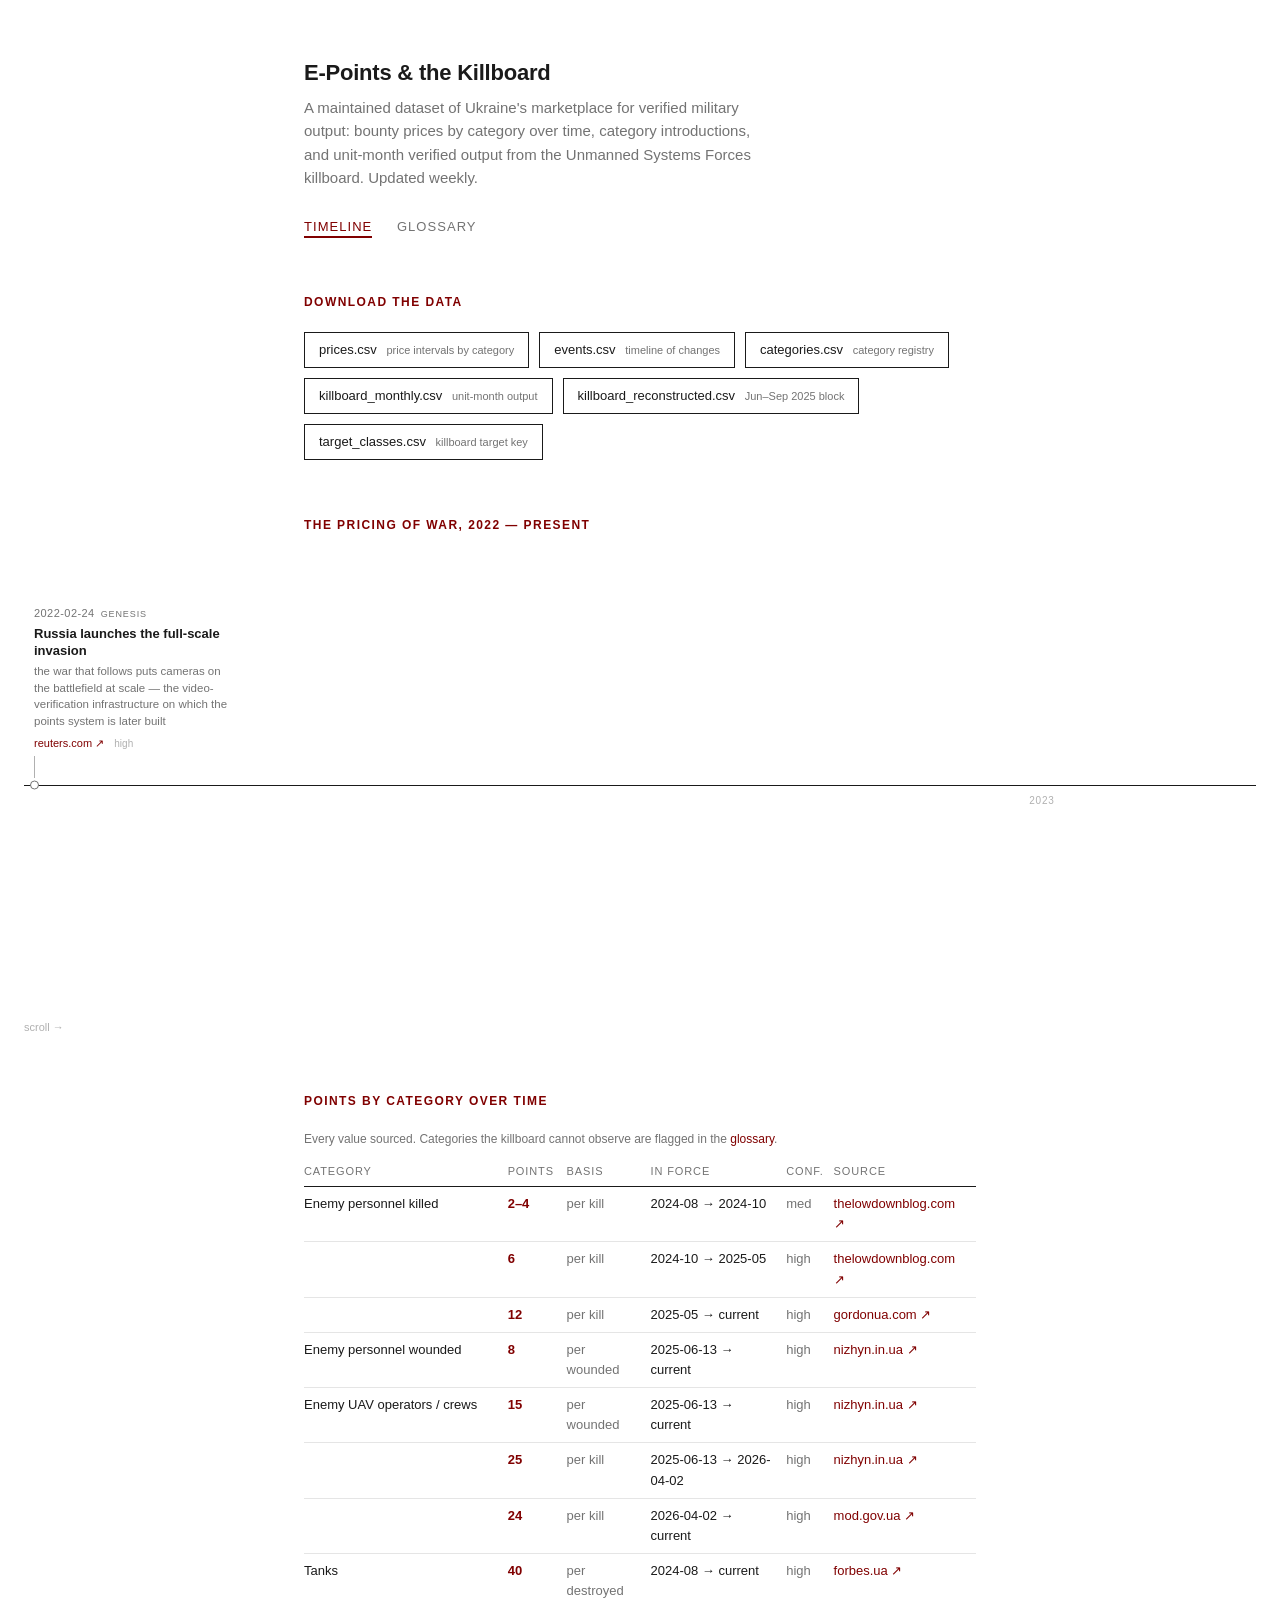
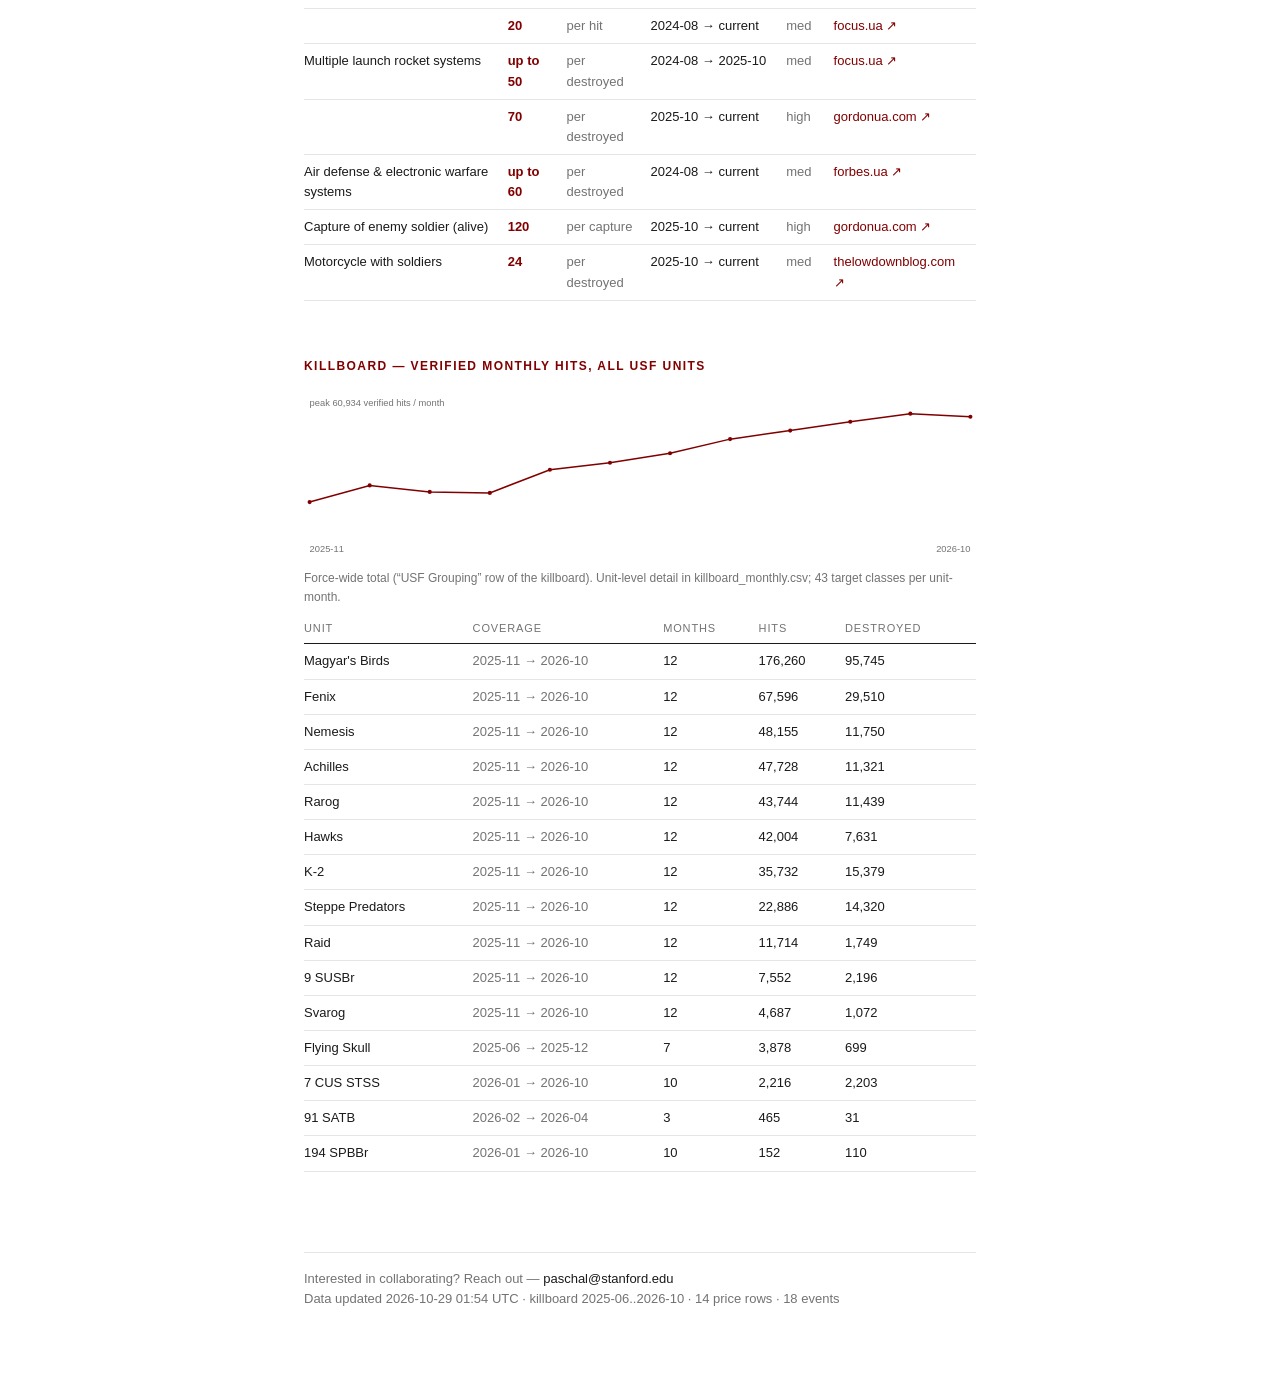
==== index.html @ 6be591a7 "Raise timeline minimum dot gap to 110px Co-Authored-By: Claude Fable 5 <noreply@anthropic.com>" ====
<!doctype html>
<html lang="en">
<head>
<meta charset="utf-8">
<meta name="viewport" content="width=device-width, initial-scale=1">
<title>E-Points &amp; the Killboard — Ukraine's market for verified military output</title>
<meta name="description" content="A maintained dataset of Ukraine's e-points program: bounty prices by category over time, category introductions, and unit-month verified output from the USF killboard. Updated weekly.">
<link rel="stylesheet" href="style.css">
</head>
<body>

<header>
  <h1>E-Points &amp; the Killboard</h1>
  <p class="sub">A maintained dataset of Ukraine's marketplace for verified military
  output: bounty prices by category over time, category introductions, and unit-month
  verified output from the Unmanned Systems Forces killboard. Updated weekly.</p>
  <nav>
    <a class="here" href="./">Timeline</a>
    <a href="glossary.html">Glossary</a>
  </nav>
</header>

<section id="download">
  <h2>Download the data</h2>
  <div class="downloads">
    <a href="data/prices.csv" download>prices.csv <span>price intervals by category</span></a>
    <a href="data/events.csv" download>events.csv <span>timeline of changes</span></a>
    <a href="data/categories.csv" download>categories.csv <span>category registry</span></a>
    <a href="data/killboard_monthly.csv" download>killboard_monthly.csv <span>unit-month output</span></a>
    <a href="data/killboard_reconstructed.csv" download>killboard_reconstructed.csv <span>Jun–Sep 2025 block</span></a>
    <a href="data/target_classes.csv" download>target_classes.csv <span>killboard target key</span></a>
  </div>
</section>

<section id="timeline">
  <h2>The pricing of war, 2022 — present</h2>
  <div class="htl-wrap">
    <div class="htl" id="tl"></div>
    <p class="htl-hint">scroll →</p>
  </div>
</section>

<section id="prices">
  <h2>Points by category over time</h2>
  <p class="small muted">Every value sourced. Categories the killboard cannot observe
  are flagged in the <a href="glossary.html">glossary</a>.</p>
  <div id="pricetable"></div>
</section>

<section id="killboard">
  <h2>Killboard — verified monthly hits, all USF units</h2>
  <div class="chart" id="chart"></div>
  <p class="chartnote" id="chartnote"></p>
  <div id="unittable"></div>
</section>

<footer>
  <p>Interested in collaborating? Reach out —
  <a class="contact" href="mailto:paschal@stanford.edu">paschal@stanford.edu</a></p>
  <p id="stamp"></p>
</footer>

<script src="app.js"></script>
<script>
(async () => {
  const [events, prices, cats, kb, meta] = await Promise.all([
    loadCSV("data/events.csv"), loadCSV("data/prices.csv"),
    loadCSV("data/categories.csv"), loadCSV("data/killboard_monthly.csv"),
    loadJSON("data/meta.json"),
  ]);

  /* ---- timeline ---- */
  const MINOR = new Set(["platform", "proposal", "genesis"]);
  const sorted = [...events].sort((a, b) =>
    a.date.replace(/[^0-9-]/g, "").localeCompare(b.date.replace(/[^0-9-]/g, "")));
  /* time-proportional x positions; cards slide right where events cluster,
     a thin connector leads back to the true date on the axis */
  const toDate = s => {
    const m = s.match(/^(\d{4})(?:-(\d{2}))?(?:-(\d{2}))?/);
    return new Date(+m[1], m[2] ? m[2] - 1 : 0, m[3] ? +m[3] : 1);
  };
  const PPD = 3.2, CW = 212, PAD = 10, MINGAP = 110;  // px/day, card pitch, margins
  const t0 = toDate(sorted[0].date);
  const last = { top: -Infinity, bot: -Infinity };
  let prevDot = -Infinity;
  const placed = sorted.map((e, i) => {
    const side = i % 2 ? "bot" : "top";
    /* proportional position, but never closer than MINGAP to the previous dot */
    const dotX = Math.max(PAD + (toDate(e.date) - t0) / 864e5 * PPD, prevDot + MINGAP);
    prevDot = dotX;
    const cardX = Math.max(dotX, last[side] + CW);
    last[side] = cardX;
    return { e, side, dotX, cardX };
  });
  const width = Math.max(...placed.map(p => p.cardX + CW)) + PAD;
  const years = [];
  for (let y = t0.getFullYear() + 1; y <= toDate(sorted[sorted.length - 1].date).getFullYear(); y++)
    years.push(`<span class="year" style="left:${PAD + (new Date(y, 0, 1) - t0) / 864e5 * PPD}px">${y}</span>`);
  document.getElementById("tl").innerHTML =
    `<div class="htl-track" style="width:${width}px">` + years.join("") +
    placed.map(({ e, side, dotX, cardX }) => `
      <span class="dot ${MINOR.has(e.type) ? "minor" : ""}" style="left:${dotX - 4}px"></span>
      <span class="stem ${side}" style="left:${dotX}px"></span>
      ${cardX - dotX > 6 ? `<span class="conn ${side}" style="left:${dotX}px;width:${cardX - dotX}px"></span>` : ""}
      <div class="card ${side} ${MINOR.has(e.type) ? "minor" : ""}" style="left:${cardX}px">
        <span class="date">${esc(e.date)}</span><span class="tag">${esc(e.type)}</span>
        <div class="title">${esc(e.event)}</div>
        <div class="detail" title="${esc(e.detail)}">${esc(e.detail)}</div>
        <a class="src" href="${esc(e.source)}" target="_blank" rel="noopener">${host(e.source)} ↗</a>
        <span class="conf">${esc(e.confidence)}</span>
      </div>`).join("") + "</div>";

  /* ---- price table ---- */
  const nameOf = Object.fromEntries(cats.map(c => [c.category_id, c.name_en]));
  const byCat = {};
  prices.forEach(p => (byCat[p.category_id] ??= []).push(p));
  const fmtPts = p => p.points && p.points_max && p.points !== p.points_max
      ? `${p.points}–${p.points_max}` : p.points ? p.points : `up to ${p.points_max}`;
  document.getElementById("pricetable").innerHTML = `
    <table><thead><tr><th>Category</th><th>Points</th><th>Basis</th>
    <th>In force</th><th>Conf.</th><th>Source</th></tr></thead><tbody>` +
    Object.entries(byCat).map(([cid, rows]) =>
      rows.sort((a, b) => a.valid_from.localeCompare(b.valid_from)).map((p, i) => `
      <tr>
        <td>${i === 0 ? esc(nameOf[cid] || cid) : ""}</td>
        <td class="num pts">${esc(fmtPts(p))}</td>
        <td class="muted">${esc(p.basis.replace(/_/g, " "))}</td>
        <td class="num">${esc(p.valid_from)} → ${esc(p.valid_to || "current")}</td>
        <td class="muted">${esc(p.confidence)}</td>
        <td><a href="${esc(p.source)}" target="_blank" rel="noopener">${host(p.source)} ↗</a></td>
      </tr>`).join("")).join("") + "</tbody></table>";

  /* ---- killboard chart: USF grouping total hits per month ---- */
  const grp = kb.filter(r => r.unit === "USF Grouping" && r.month)
                .sort((a, b) => a.month.localeCompare(b.month));
  if (grp.length) {
    const W = 720, H = 180, PAD = 6;
    const vals = grp.map(r => +r.total_hit || 0);
    const max = Math.max(...vals);
    const x = i => PAD + i * (W - 2 * PAD) / (grp.length - 1);
    const y = v => H - PAD - v * (H - 2 * PAD - 14) / max;
    const pts = vals.map((v, i) => `${x(i).toFixed(1)},${y(v).toFixed(1)}`).join(" ");
    document.getElementById("chart").innerHTML = `
      <svg viewBox="0 0 ${W} ${H}" role="img" aria-label="Monthly verified hits">
        <polyline fill="none" stroke="#800000" stroke-width="1.6" points="${pts}"/>
        ${vals.map((v, i) => `<circle cx="${x(i)}" cy="${y(v)}" r="2.2" fill="#800000"/>`).join("")}
        <text x="${PAD}" y="${H - 12}" font-size="10" fill="#737373">${grp[0].month}</text>
        <text x="${W - PAD}" y="${H - 12}" font-size="10" fill="#737373" text-anchor="end">${grp[grp.length - 1].month}</text>
        <text x="${PAD}" y="12" font-size="10" fill="#737373">peak ${max.toLocaleString()} verified hits / month</text>
      </svg>`;
    document.getElementById("chartnote").textContent =
      "Force-wide total (“USF Grouping” row of the killboard). Unit-level detail in killboard_monthly.csv; 43 target classes per unit-month.";
  }

  /* ---- unit table ---- */
  const units = {};
  kb.filter(r => r.unit !== "USF Grouping").forEach(r => {
    const u = (units[r.unit] ??= { months: 0, hit: 0, destroyed: 0, first: r.month, last: r.month });
    u.months++; u.hit += +r.total_hit || 0; u.destroyed += +r.total_destroyed || 0;
    if (r.month < u.first) u.first = r.month;
    if (r.month > u.last) u.last = r.month;
  });
  document.getElementById("unittable").innerHTML = `
    <table><thead><tr><th>Unit</th><th>Coverage</th><th>Months</th>
    <th>Hits</th><th>Destroyed</th></tr></thead><tbody>` +
    Object.entries(units).sort((a, b) => b[1].hit - a[1].hit).map(([u, s]) => `
      <tr><td>${esc(u)}</td><td class="num muted">${s.first} → ${s.last}</td>
      <td class="num">${s.months}</td><td class="num">${s.hit.toLocaleString()}</td>
      <td class="num">${s.destroyed.toLocaleString()}</td></tr>`).join("") +
    "</tbody></table>";

  /* ---- footer stamp ---- */
  document.getElementById("stamp").textContent =
    `Data updated ${meta.built_at} · killboard ${meta.killboard.months} · ` +
    `${meta.counts.price_rows} price rows · ${meta.counts.events} events`;
})().catch(e => { document.getElementById("tl").textContent = "Failed to load data: " + e; });
</script>
</body>
</html>
---- style.css ----
:root {
  --accent: #800000;
  --ink: #1a1a1a;
  --gray: #737373;
  --light: #b0b0b0;
  --rule: #e5e5e5;
}

* { margin: 0; padding: 0; box-sizing: border-box; }

body {
  font-family: Helvetica, Arial, sans-serif;
  color: var(--ink);
  background: #fff;
  font-size: 15px;
  line-height: 1.55;
  max-width: 720px;
  margin: 0 auto;
  padding: 56px 24px 80px;
}

a { color: var(--accent); text-decoration: none; }
a:hover { text-decoration: underline; }

header h1 { font-size: 22px; font-weight: 700; letter-spacing: -0.01em; }
header p.sub { color: var(--gray); margin-top: 6px; max-width: 56ch; }

nav { margin: 28px 0 0; font-size: 13px; text-transform: uppercase; letter-spacing: 0.08em; }
nav a { color: var(--gray); margin-right: 20px; }
nav a.here { color: var(--accent); border-bottom: 2px solid var(--accent); padding-bottom: 2px; }

section { margin-top: 56px; }
h2 {
  font-size: 12px; text-transform: uppercase; letter-spacing: 0.12em;
  color: var(--accent); margin-bottom: 20px;
}
h3 { font-size: 15px; margin: 24px 0 8px; }

.downloads { display: flex; flex-wrap: wrap; gap: 10px; margin-top: 20px; }
.downloads a {
  border: 1px solid var(--ink); color: var(--ink);
  padding: 7px 14px; font-size: 13px;
}
.downloads a:hover { background: var(--ink); color: #fff; text-decoration: none; }
.downloads a span { color: var(--gray); font-size: 11px; margin-left: 6px; }
.downloads a:hover span { color: #ccc; }

/* timeline — horizontal, events alternating above/below the axis */
.htl-wrap {
  width: 100vw; position: relative; left: 50%; margin-left: -50vw;
  padding: 0 24px; box-sizing: border-box;
}
.htl { overflow-x: auto; }
.htl-track { position: relative; height: 460px; }
.htl-track::before {
  content: ""; position: absolute; left: 0; right: 0; top: 50%;
  height: 1px; background: var(--ink);
}
.htl .dot {
  position: absolute; top: 50%; transform: translateY(-50%);
  width: 9px; height: 9px; border-radius: 50%; background: var(--accent);
}
.htl .dot.minor { background: #fff; border: 1.5px solid var(--gray); }
.htl .stem { position: absolute; width: 1px; background: var(--light); }
.htl .stem.top { bottom: 50%; height: 22px; margin-bottom: 7px; }
.htl .stem.bot { top: 50%; height: 22px; margin-top: 7px; }
.htl .conn { position: absolute; height: 1px; background: var(--light); }
.htl .conn.top { bottom: 50%; margin-bottom: 29px; }
.htl .conn.bot { top: 50%; margin-top: 29px; }
.htl .card { position: absolute; width: 200px; }
.htl .card.top { bottom: 50%; margin-bottom: 32px; }
.htl .card.bot { top: 50%; margin-top: 32px; }
.htl .date { font-size: 11px; color: var(--gray); letter-spacing: 0.04em; }
.htl .tag {
  font-size: 9px; text-transform: uppercase; letter-spacing: 0.1em;
  color: var(--accent); margin-left: 6px;
}
.htl .card.minor .tag { color: var(--gray); }
.htl .title { font-weight: 700; font-size: 13px; line-height: 1.35; margin-top: 2px; }
.htl .detail {
  color: var(--gray); font-size: 11.5px; line-height: 1.45; margin-top: 3px;
  display: -webkit-box; -webkit-line-clamp: 5; -webkit-box-orient: vertical;
  overflow: hidden;
}
.htl .src { font-size: 11px; margin-top: 3px; display: inline-block; }
.htl .conf { font-size: 10px; color: var(--light); margin-left: 6px; }
.htl .year {
  position: absolute; top: 50%; margin-top: 8px; font-size: 10px;
  color: var(--light); letter-spacing: 0.08em;
}
.htl-hint { font-size: 11px; color: var(--light); margin-top: 4px; }

table { border-collapse: collapse; width: 100%; font-size: 13px; margin-top: 8px; }
th {
  text-align: left; font-size: 11px; text-transform: uppercase;
  letter-spacing: 0.08em; color: var(--gray); font-weight: 400;
  border-bottom: 1px solid var(--ink); padding: 6px 10px 6px 0;
}
td { border-bottom: 1px solid var(--rule); padding: 7px 10px 7px 0; vertical-align: top; }
td.num { font-variant-numeric: tabular-nums; }
.pts { color: var(--accent); font-weight: 700; }
.muted { color: var(--gray); }
.small { font-size: 12px; }

.chart svg { width: 100%; height: auto; display: block; }
.chartnote { font-size: 12px; color: var(--gray); margin-top: 6px; }

footer {
  margin-top: 80px; padding-top: 16px; border-top: 1px solid var(--rule);
  font-size: 13px; color: var(--gray);
}
footer .contact { color: var(--ink); }

code {
  font-family: "SF Mono", Menlo, monospace; font-size: 12px;
  background: #f6f6f6; padding: 1px 5px;
}
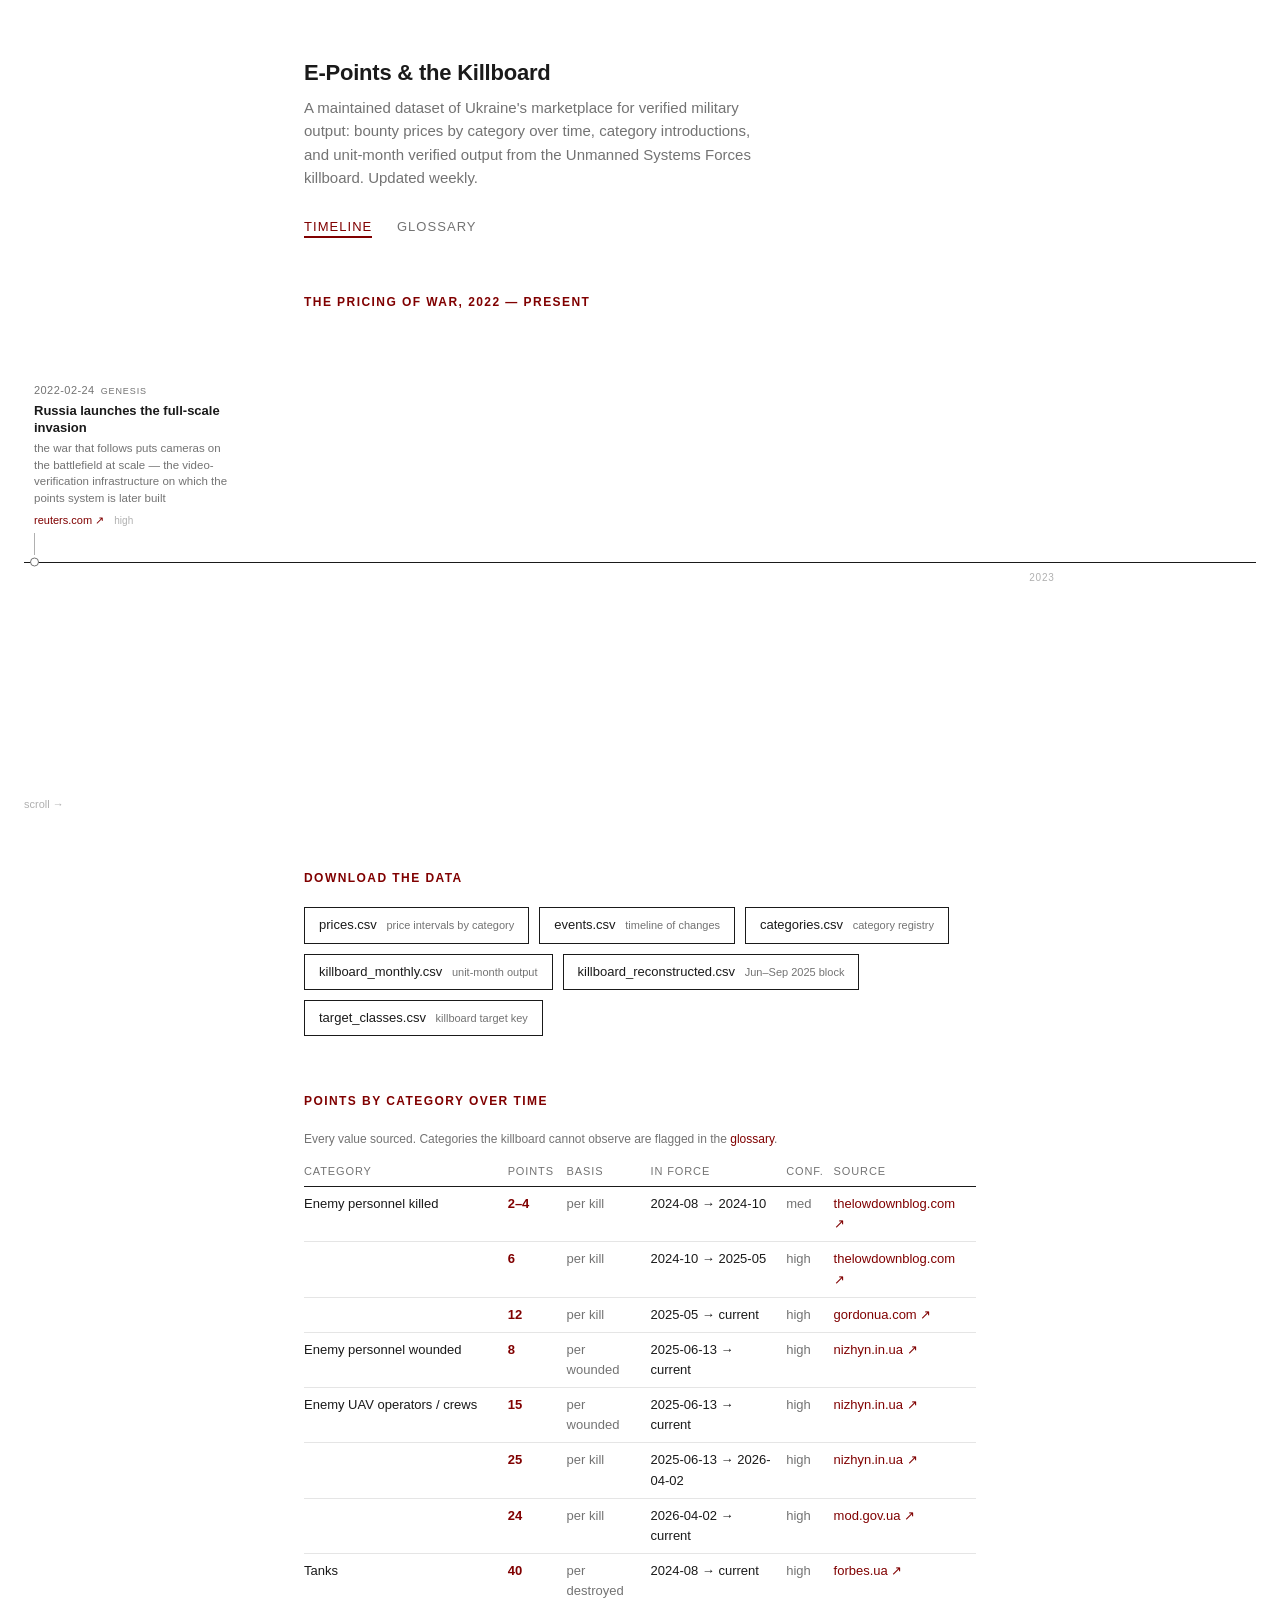
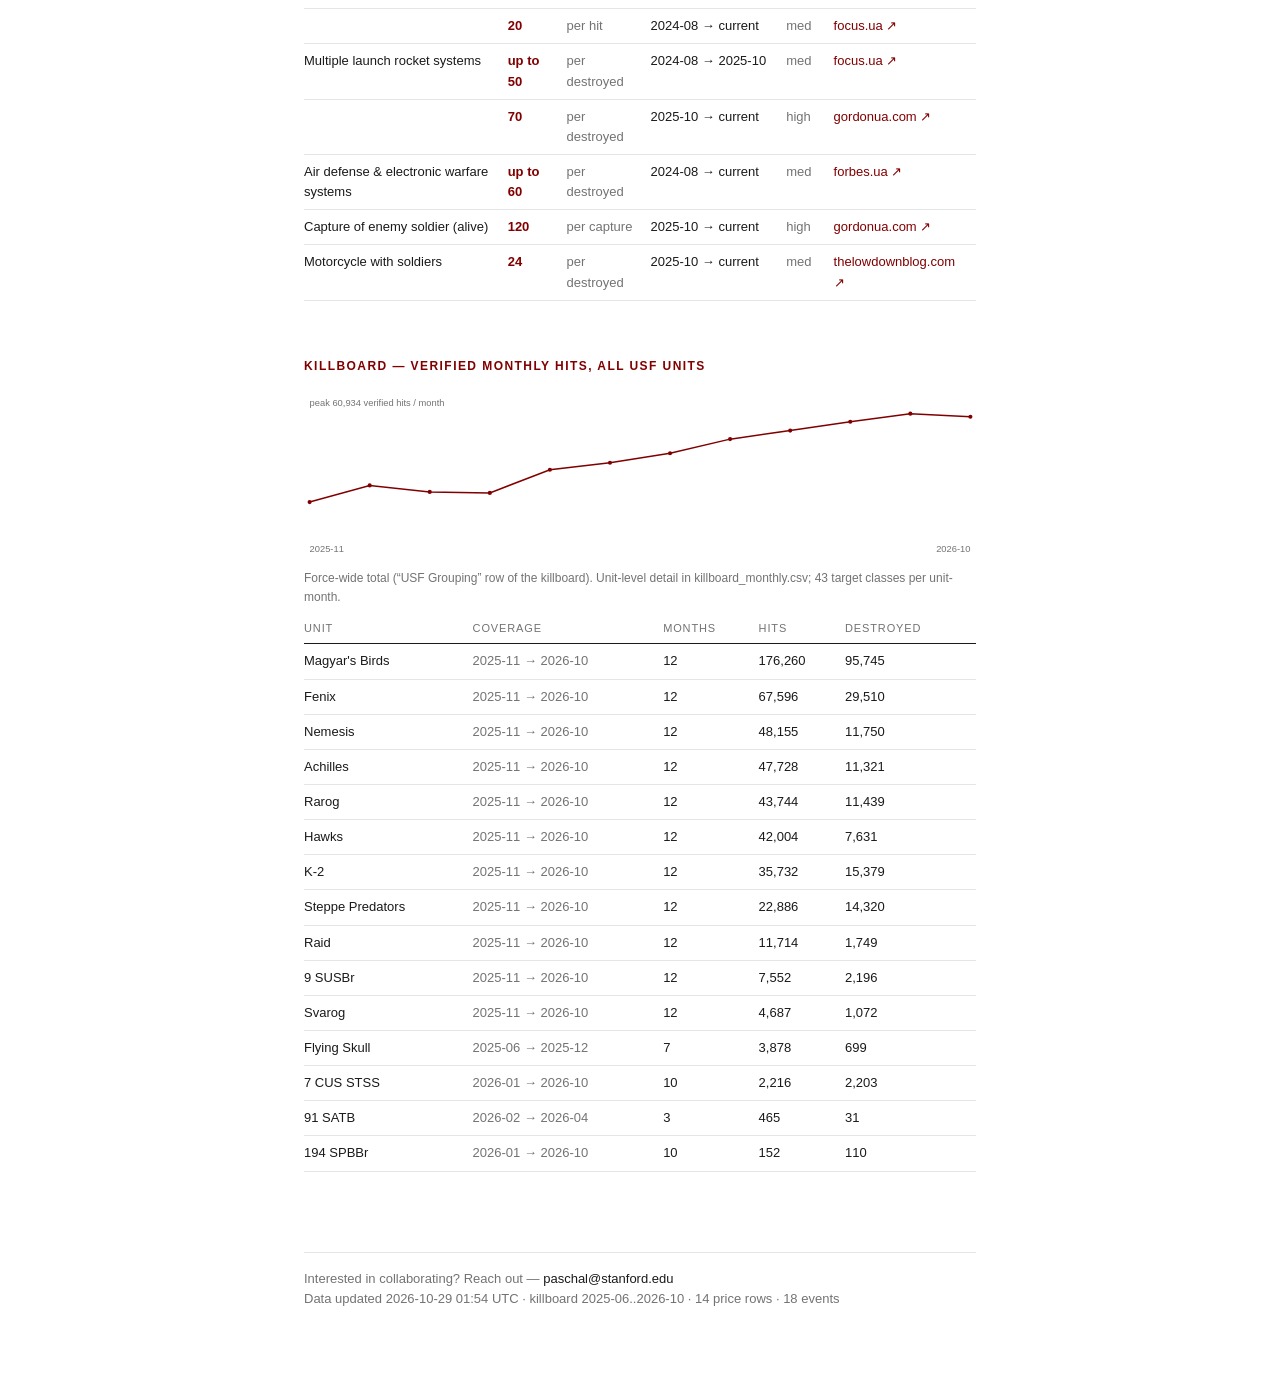
==== commit 47292c6a: "Timeline first on the page Co-Authored-By: Claude Fable 5 <noreply@anthropic.com>" ====
--- a/index.html
+++ b/index.html
@@ -20,6 +20,14 @@
   </nav>
 </header>
 
+<section id="timeline">
+  <h2>The pricing of war, 2022 — present</h2>
+  <div class="htl-wrap">
+    <div class="htl" id="tl"></div>
+    <p class="htl-hint">scroll →</p>
+  </div>
+</section>
+
 <section id="download">
   <h2>Download the data</h2>
   <div class="downloads">
@@ -29,14 +37,6 @@
     <a href="data/killboard_monthly.csv" download>killboard_monthly.csv <span>unit-month output</span></a>
     <a href="data/killboard_reconstructed.csv" download>killboard_reconstructed.csv <span>Jun–Sep 2025 block</span></a>
     <a href="data/target_classes.csv" download>target_classes.csv <span>killboard target key</span></a>
-  </div>
-</section>
-
-<section id="timeline">
-  <h2>The pricing of war, 2022 — present</h2>
-  <div class="htl-wrap">
-    <div class="htl" id="tl"></div>
-    <p class="htl-hint">scroll →</p>
   </div>
 </section>
 
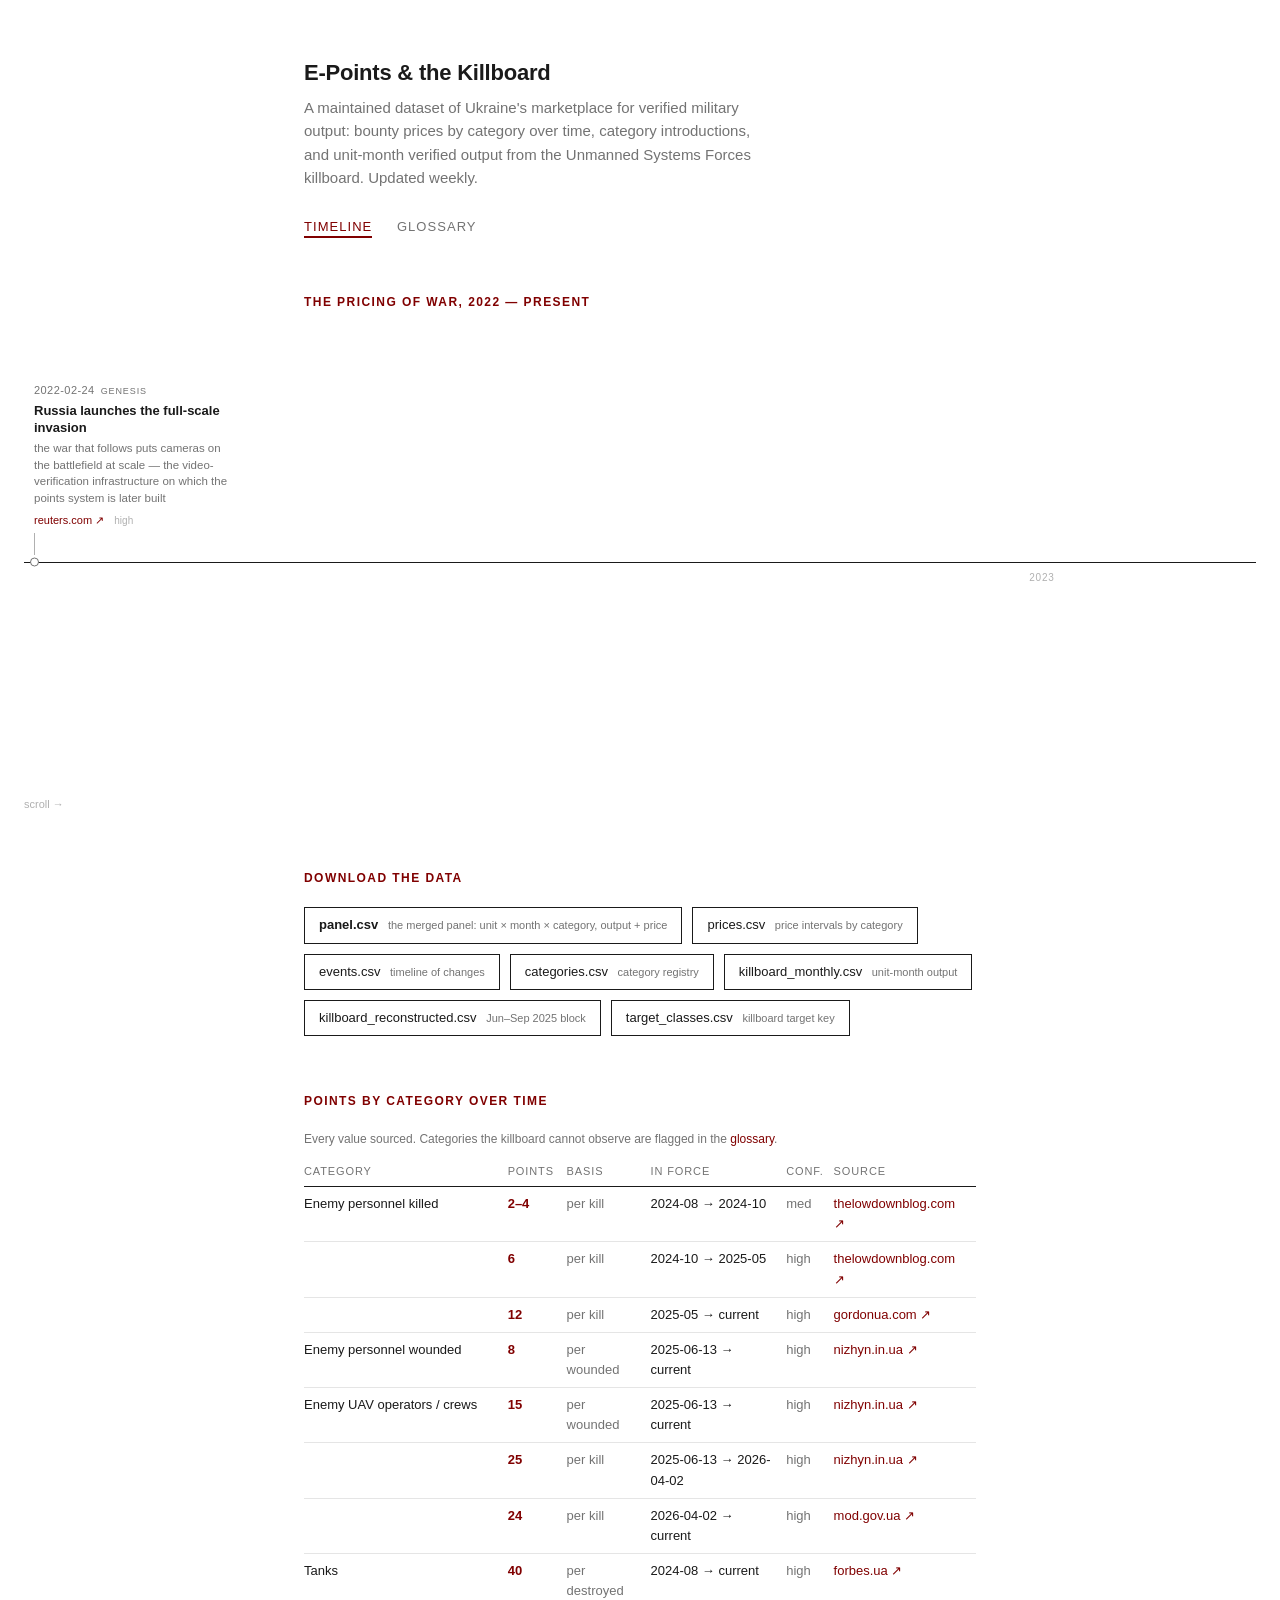
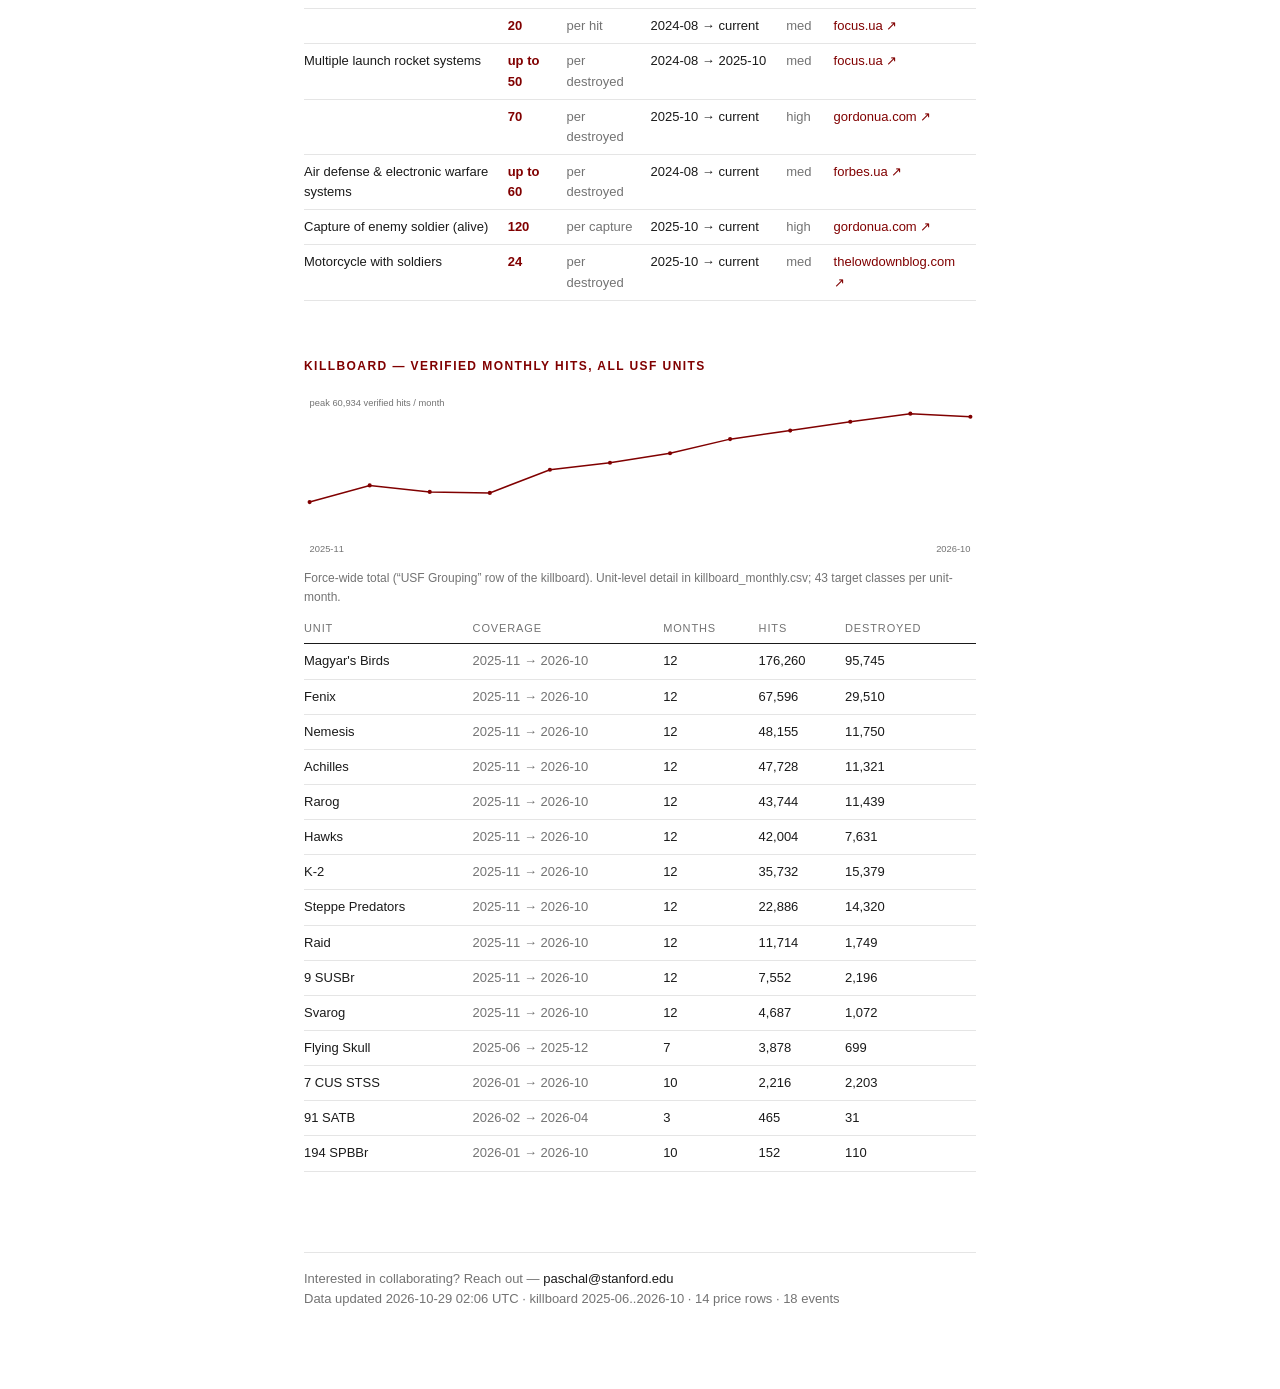
==== commit 52e66e51: "Add merged analysis panel (unit x month x category, output + price in force) Co-Authored-By: Claude " ====
--- a/index.html
+++ b/index.html
@@ -31,6 +31,7 @@
 <section id="download">
   <h2>Download the data</h2>
   <div class="downloads">
+    <a href="data/panel.csv" download><strong>panel.csv</strong> <span>the merged panel: unit × month × category, output + price</span></a>
     <a href="data/prices.csv" download>prices.csv <span>price intervals by category</span></a>
     <a href="data/events.csv" download>events.csv <span>timeline of changes</span></a>
     <a href="data/categories.csv" download>categories.csv <span>category registry</span></a>
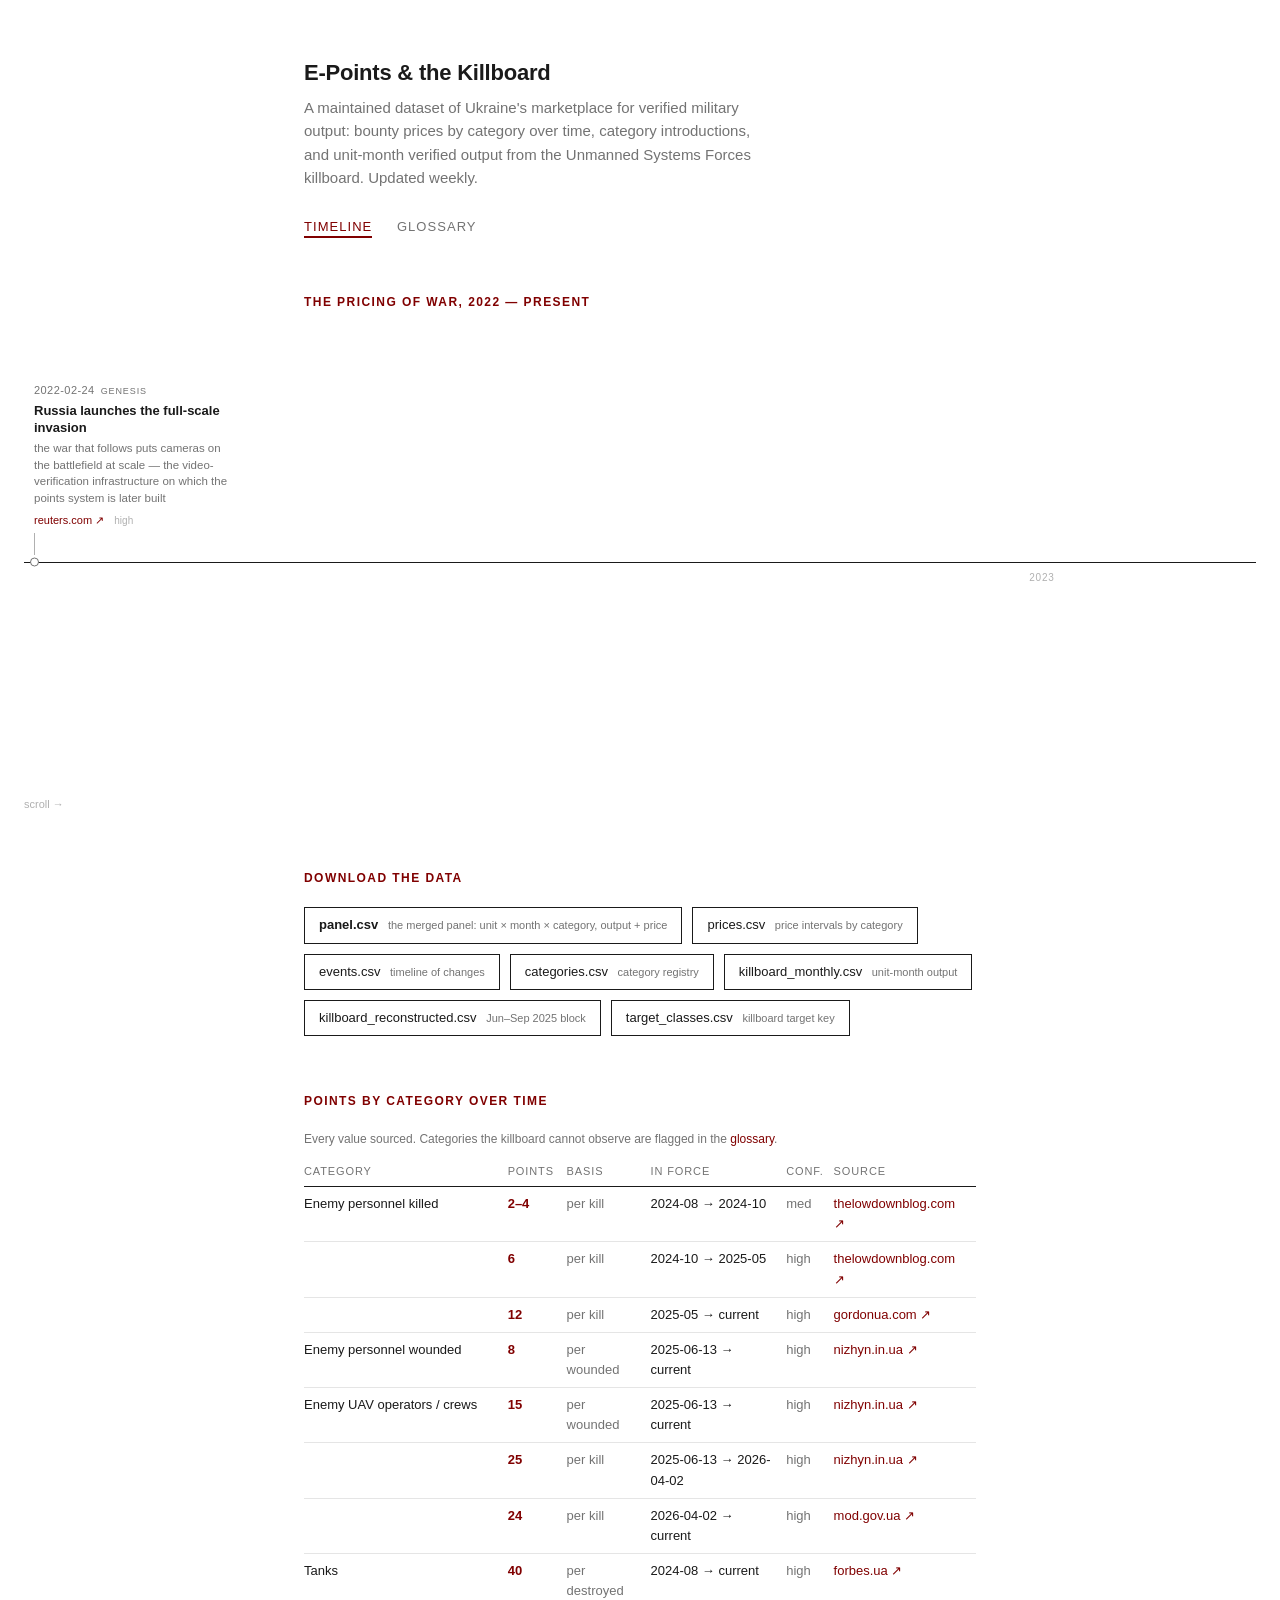
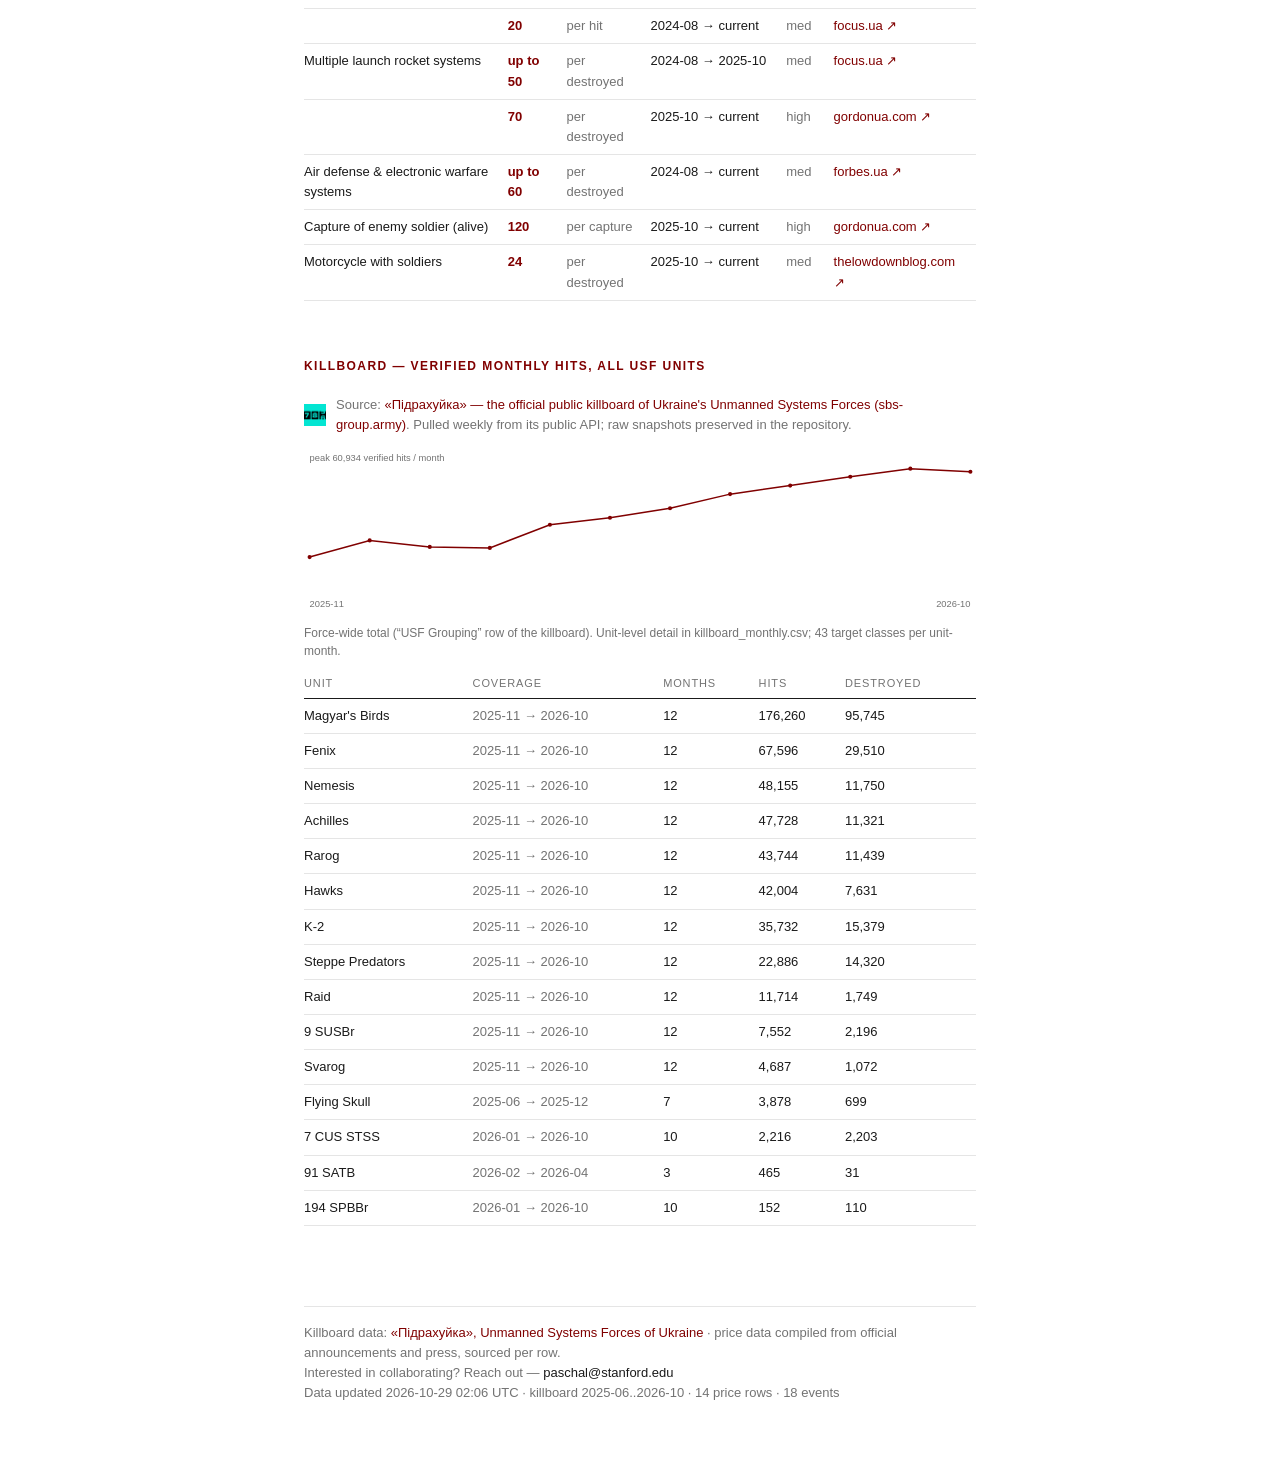
==== commit 7602d0f6: "Cite the killboard: Pidrakhuyka logo + links on both pages and README Co-Authored-By: Claude Fable 5" ====
--- a/index.html
+++ b/index.html
@@ -50,12 +50,22 @@
 
 <section id="killboard">
   <h2>Killboard — verified monthly hits, all USF units</h2>
+  <p class="source-cite">
+    <a href="https://sbs-group.army/en/" target="_blank" rel="noopener">
+      <img src="assets/killboard-logo.png" alt="Підрахуйка — USF killboard logo"></a>
+    <span>Source: <a href="https://sbs-group.army/en/" target="_blank" rel="noopener">
+    «Підрахуйка» — the official public killboard of Ukraine's Unmanned Systems
+    Forces (sbs-group.army)</a>. Pulled weekly from its public API; raw snapshots
+    preserved in the repository.</span>
+  </p>
   <div class="chart" id="chart"></div>
   <p class="chartnote" id="chartnote"></p>
   <div id="unittable"></div>
 </section>
 
 <footer>
+  <p>Killboard data: <a href="https://sbs-group.army/en/" target="_blank" rel="noopener">«Підрахуйка», Unmanned Systems Forces of Ukraine</a> ·
+  price data compiled from official announcements and press, sourced per row.</p>
   <p>Interested in collaborating? Reach out —
   <a class="contact" href="mailto:paschal@stanford.edu">paschal@stanford.edu</a></p>
   <p id="stamp"></p>
--- a/style.css
+++ b/style.css
@@ -105,6 +105,12 @@
 .chart svg { width: 100%; height: auto; display: block; }
 .chartnote { font-size: 12px; color: var(--gray); margin-top: 6px; }
 
+.source-cite {
+  display: flex; gap: 10px; align-items: center;
+  font-size: 13px; color: var(--gray); margin-bottom: 14px;
+}
+.source-cite img { width: 22px; height: 22px; display: block; }
+
 footer {
   margin-top: 80px; padding-top: 16px; border-top: 1px solid var(--rule);
   font-size: 13px; color: var(--gray);
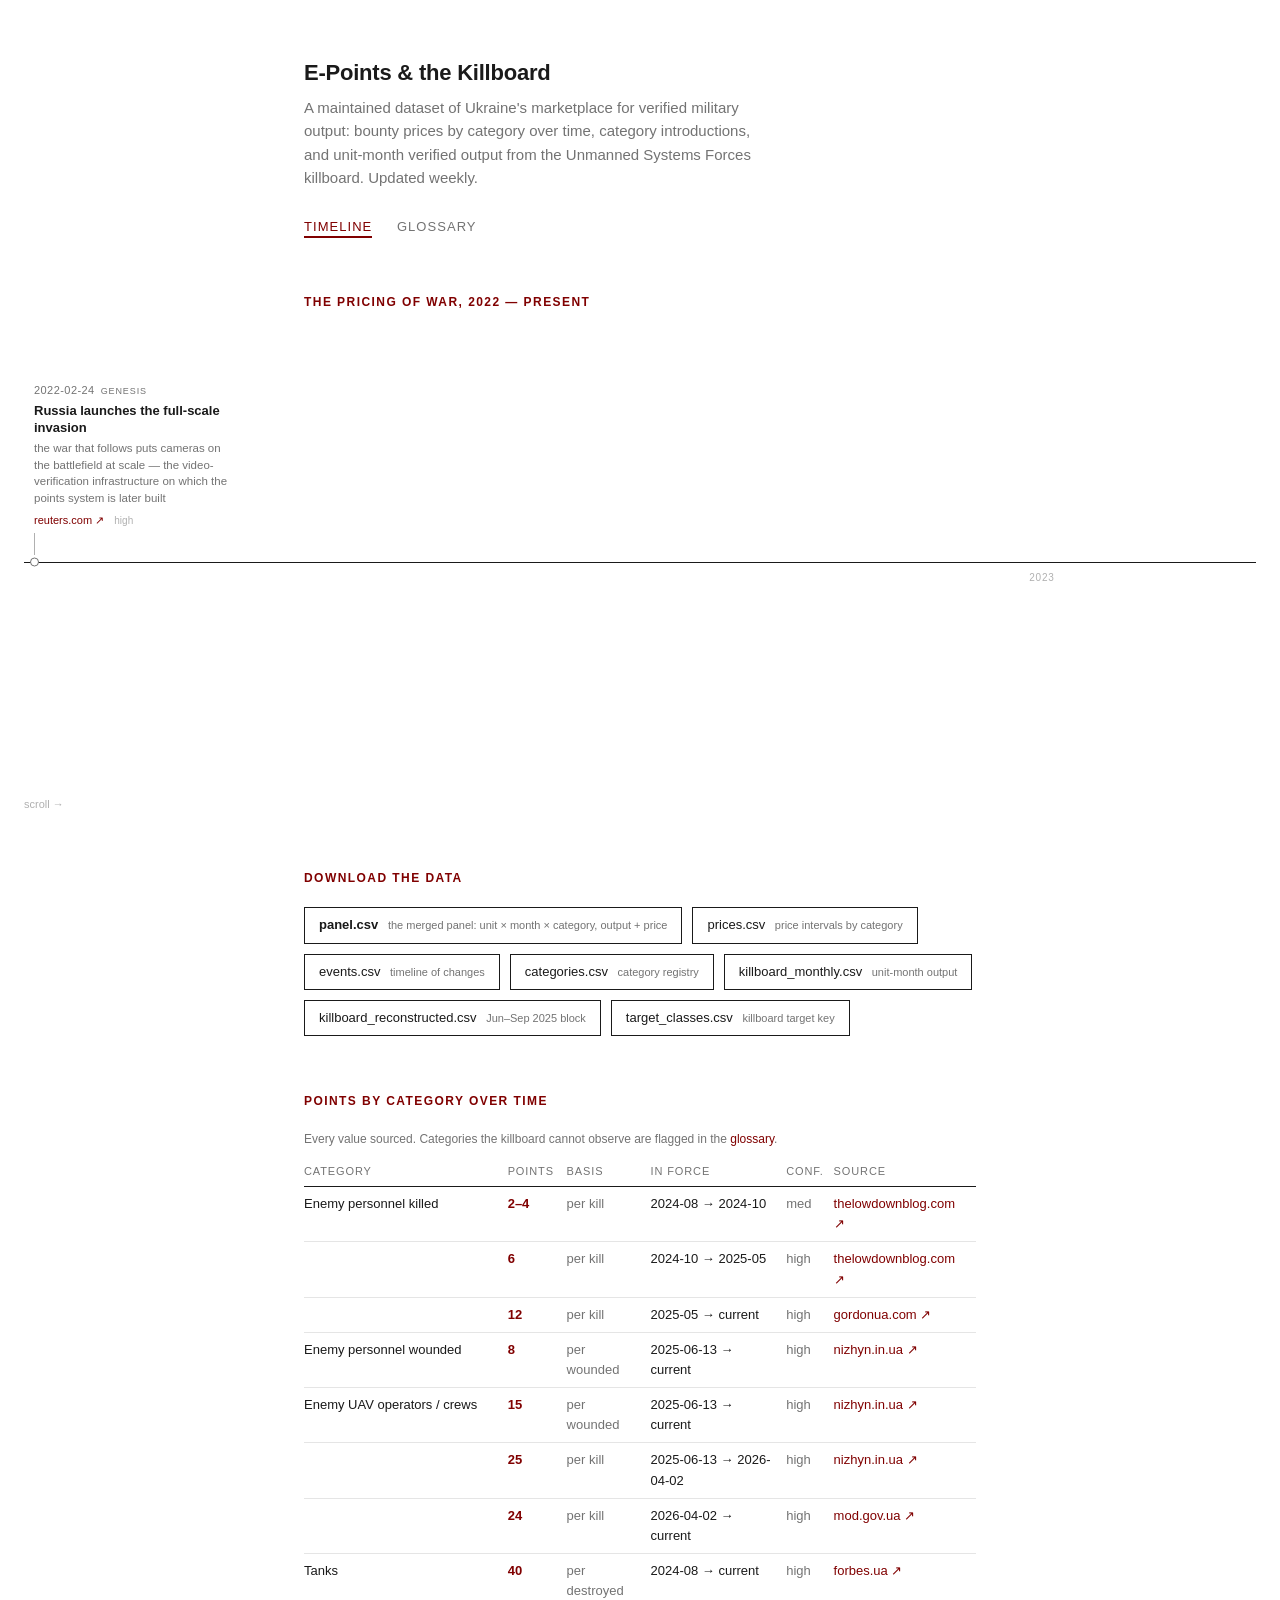
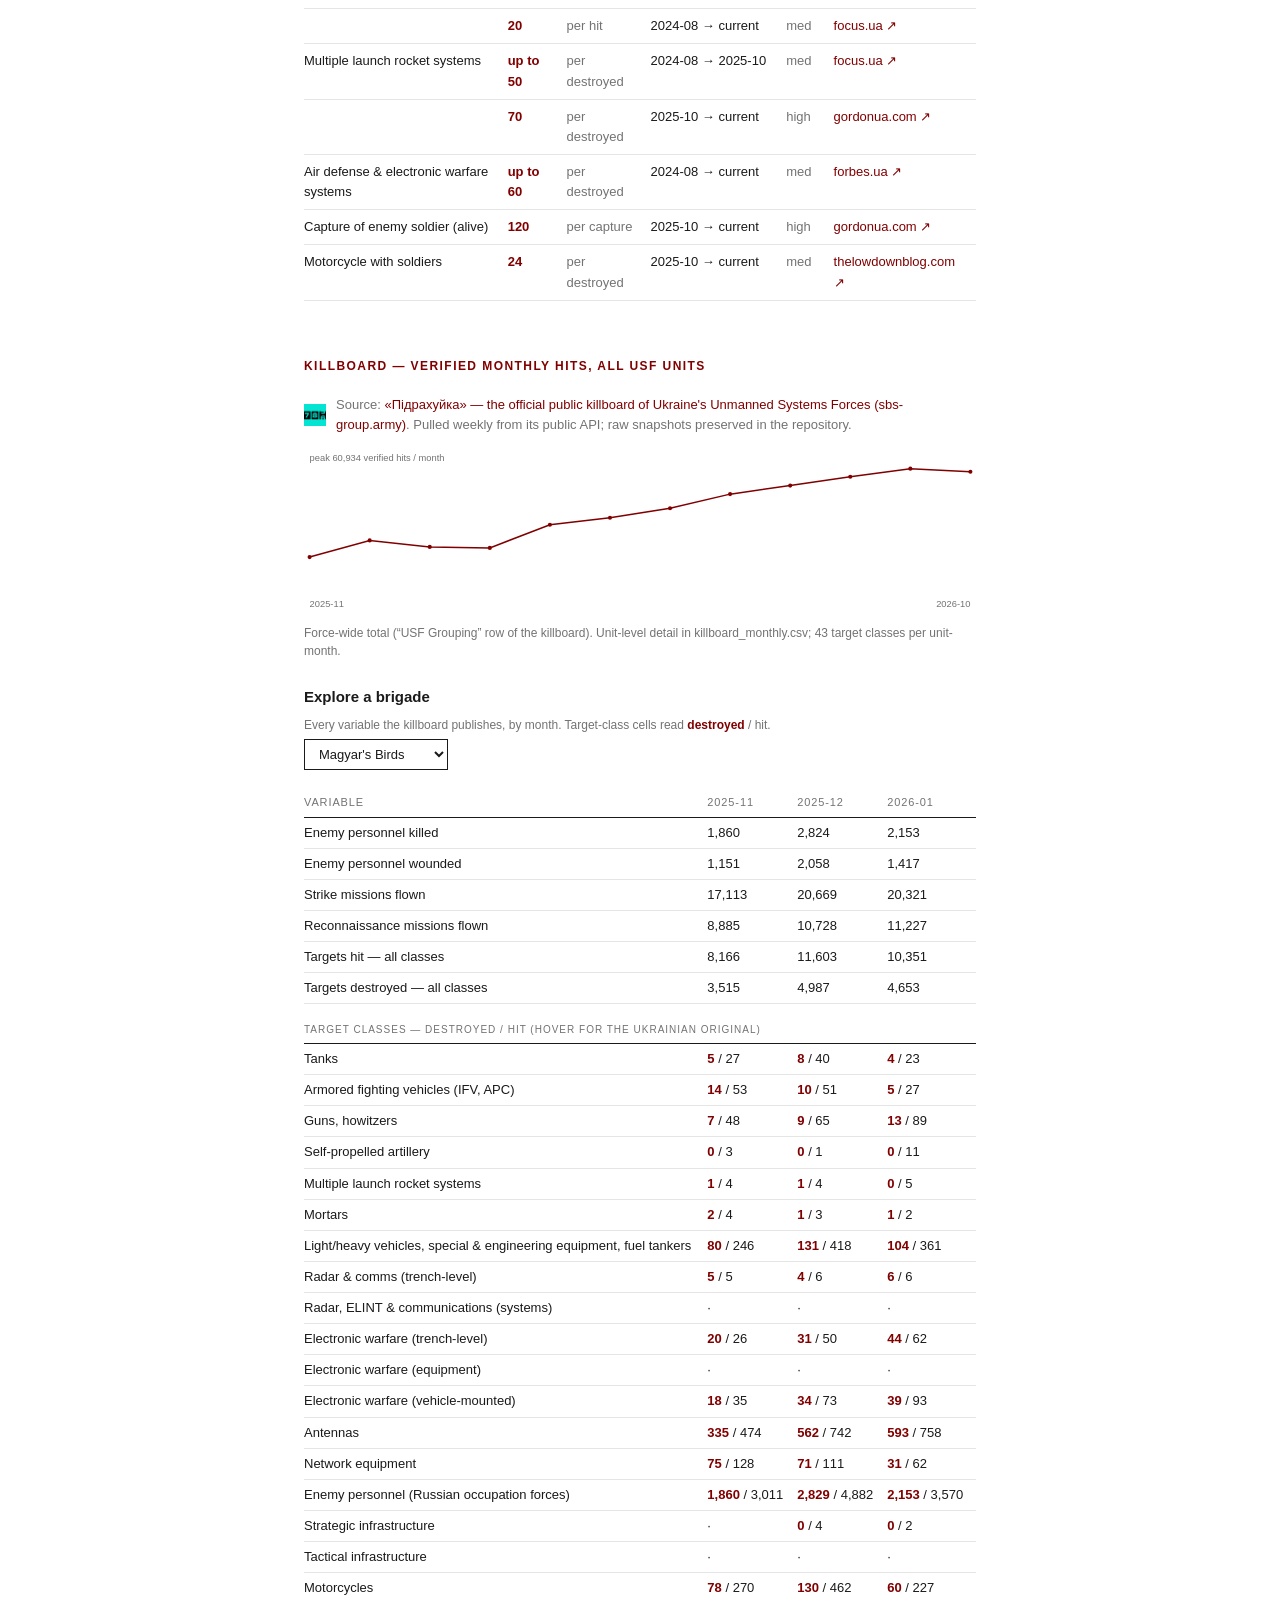
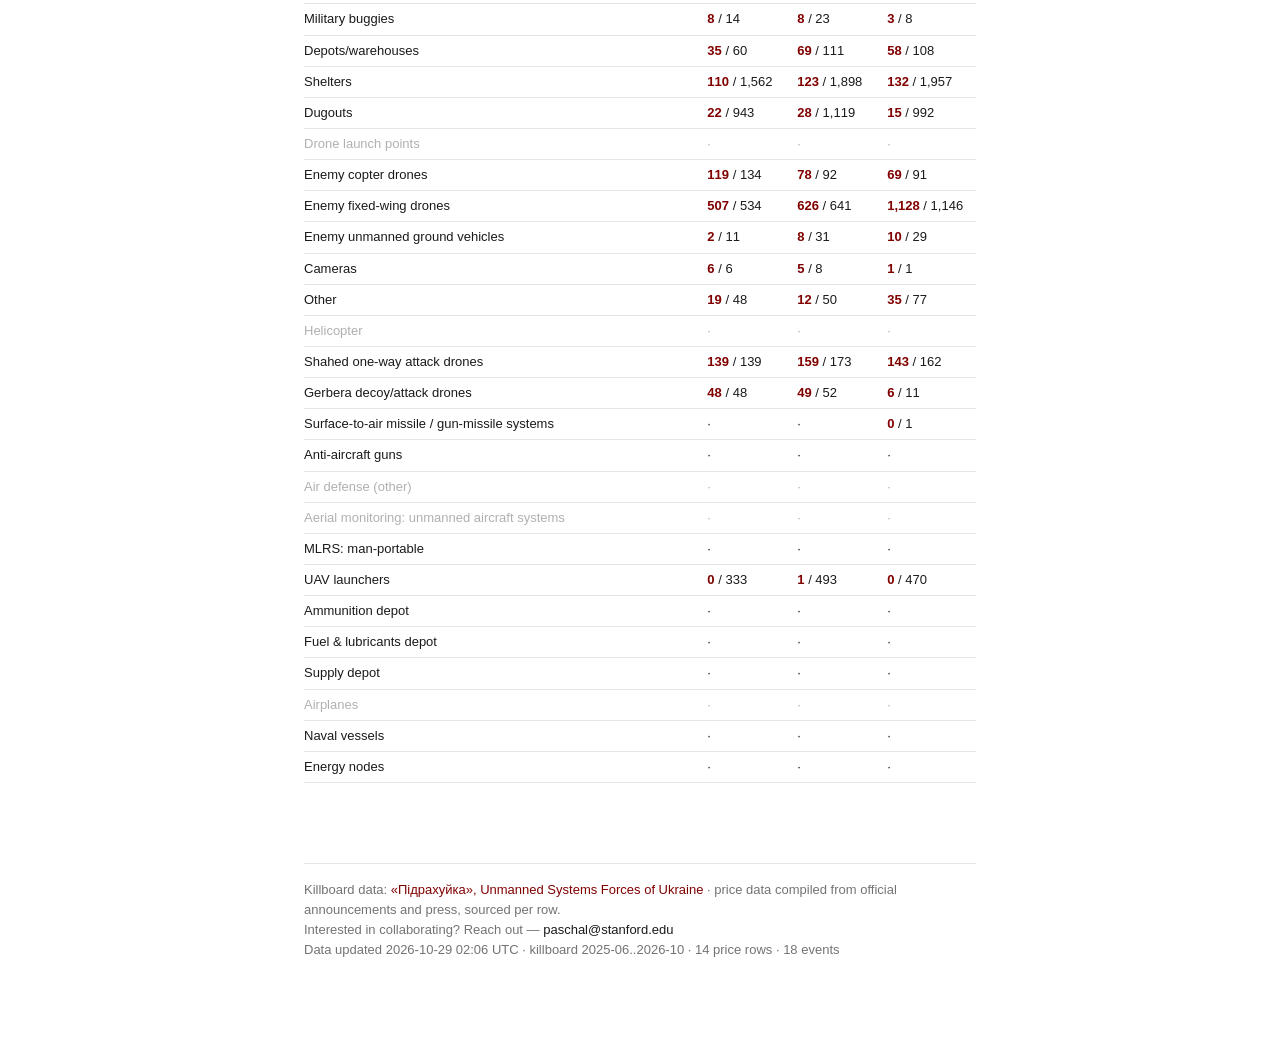
==== commit ba3a63bb: "Per-brigade explorer: all killboard variables by month, switchable unit Co-Authored-By: Claude Fable" ====
--- a/index.html
+++ b/index.html
@@ -60,7 +60,11 @@
   </p>
   <div class="chart" id="chart"></div>
   <p class="chartnote" id="chartnote"></p>
-  <div id="unittable"></div>
+  <h3>Explore a brigade</h3>
+  <p class="small muted">Every variable the killboard publishes, by month.
+  Target-class cells read <span class="pts">destroyed</span> / hit.</p>
+  <div class="kbpick"><select id="unitsel" aria-label="choose unit"></select></div>
+  <div class="kbdetail" id="unitdetail"></div>
 </section>
 
 <footer>
@@ -74,10 +78,10 @@
 <script src="app.js"></script>
 <script>
 (async () => {
-  const [events, prices, cats, kb, meta] = await Promise.all([
+  const [events, prices, cats, kb, tcs, meta] = await Promise.all([
     loadCSV("data/events.csv"), loadCSV("data/prices.csv"),
     loadCSV("data/categories.csv"), loadCSV("data/killboard_monthly.csv"),
-    loadJSON("data/meta.json"),
+    loadCSV("data/target_classes.csv"), loadJSON("data/meta.json"),
   ]);
 
   /* ---- timeline ---- */
@@ -163,22 +167,50 @@
       "Force-wide total (“USF Grouping” row of the killboard). Unit-level detail in killboard_monthly.csv; 43 target classes per unit-month.";
   }
 
-  /* ---- unit table ---- */
-  const units = {};
-  kb.filter(r => r.unit !== "USF Grouping").forEach(r => {
-    const u = (units[r.unit] ??= { months: 0, hit: 0, destroyed: 0, first: r.month, last: r.month });
-    u.months++; u.hit += +r.total_hit || 0; u.destroyed += +r.total_destroyed || 0;
-    if (r.month < u.first) u.first = r.month;
-    if (r.month > u.last) u.last = r.month;
-  });
-  document.getElementById("unittable").innerHTML = `
-    <table><thead><tr><th>Unit</th><th>Coverage</th><th>Months</th>
-    <th>Hits</th><th>Destroyed</th></tr></thead><tbody>` +
-    Object.entries(units).sort((a, b) => b[1].hit - a[1].hit).map(([u, s]) => `
-      <tr><td>${esc(u)}</td><td class="num muted">${s.first} → ${s.last}</td>
-      <td class="num">${s.months}</td><td class="num">${s.hit.toLocaleString()}</td>
-      <td class="num">${s.destroyed.toLocaleString()}</td></tr>`).join("") +
-    "</tbody></table>";
+  /* ---- per-brigade explorer: all variables x months for one unit ---- */
+  const totalHits = {};
+  kb.forEach(r => { totalHits[r.unit] = (totalHits[r.unit] || 0) + (+r.total_hit || 0); });
+  const unitNames = Object.keys(totalHits)
+    .filter(u => u !== "USF Grouping")
+    .sort((a, b) => totalHits[b] - totalHits[a]);
+  const sel = document.getElementById("unitsel");
+  sel.innerHTML = unitNames.map(u => `<option>${esc(u)}</option>`).join("") +
+    `<option>USF Grouping</option>`;
+
+  const SUMMARY = [
+    ["personnel_killed", "Enemy personnel killed"],
+    ["personnel_wounded", "Enemy personnel wounded"],
+    ["strike_missions", "Strike missions flown"],
+    ["recon_missions", "Reconnaissance missions flown"],
+    ["total_hit", "Targets hit — all classes"],
+    ["total_destroyed", "Targets destroyed — all classes"],
+  ];
+  function renderUnit(name) {
+    const rows = kb.filter(r => r.unit === name).sort((a, b) => a.month.localeCompare(b.month));
+    const months = rows.map(r => r.month);
+    const head = `<tr><th>variable</th>${months.map(m => `<th class="num">${m}</th>`).join("")}</tr>`;
+    const sum = SUMMARY.map(([k, label]) => `
+      <tr><td>${label}</td>${rows.map(r =>
+        `<td class="num">${(+r[k] || 0).toLocaleString()}</td>`).join("")}</tr>`).join("");
+    const tcrows = tcs.map(t => {
+      const cells = rows.map(r => {
+        const d = +r[`${t.tc_id}_destroyed`] || 0, h = +r[`${t.tc_id}_hit`] || 0;
+        return { d, h };
+      });
+      const dead = cells.every(c => !c.d && !c.h);
+      return `<tr class="${dead ? "dim" : ""}">
+        <td title="${esc(t.name_ua)} (${t.tc_id})">${esc(t.name_en)}</td>
+        ${cells.map(c => `<td class="num">${c.d || c.h
+          ? `<span class="pts">${c.d.toLocaleString()}</span> / ${c.h.toLocaleString()}`
+          : "·"}</td>`).join("")}</tr>`;
+    }).join("");
+    document.getElementById("unitdetail").innerHTML =
+      `<table><thead>${head}</thead><tbody>${sum}
+       <tr class="sep"><td colspan="${months.length + 1}">target classes — destroyed / hit (hover for the Ukrainian original)</td></tr>
+       ${tcrows}</tbody></table>`;
+  }
+  sel.addEventListener("change", () => renderUnit(sel.value));
+  renderUnit(unitNames[0]);
 
   /* ---- footer stamp ---- */
   document.getElementById("stamp").textContent =
--- a/style.css
+++ b/style.css
@@ -105,6 +105,24 @@
 .chart svg { width: 100%; height: auto; display: block; }
 .chartnote { font-size: 12px; color: var(--gray); margin-top: 6px; }
 
+.kbpick select {
+  font: inherit; font-size: 13px; color: var(--ink);
+  border: 1px solid var(--ink); border-radius: 0; background: #fff;
+  padding: 6px 10px; margin-top: 4px;
+}
+.kbdetail { overflow-x: auto; margin-top: 10px; }
+.kbdetail table { width: max-content; min-width: 100%; }
+.kbdetail th:first-child, .kbdetail td:first-child {
+  position: sticky; left: 0; background: #fff; padding-right: 16px; min-width: 190px;
+}
+.kbdetail td { padding: 5px 14px 5px 0; white-space: nowrap; }
+.kbdetail tr.dim td { color: var(--light); }
+.kbdetail tr.dim td .pts { color: var(--light); font-weight: 400; }
+.kbdetail tr.sep td {
+  font-size: 10px; text-transform: uppercase; letter-spacing: 0.1em;
+  color: var(--gray); border-bottom: 1px solid var(--ink); padding-top: 18px;
+}
+
 .source-cite {
   display: flex; gap: 10px; align-items: center;
   font-size: 13px; color: var(--gray); margin-bottom: 14px;
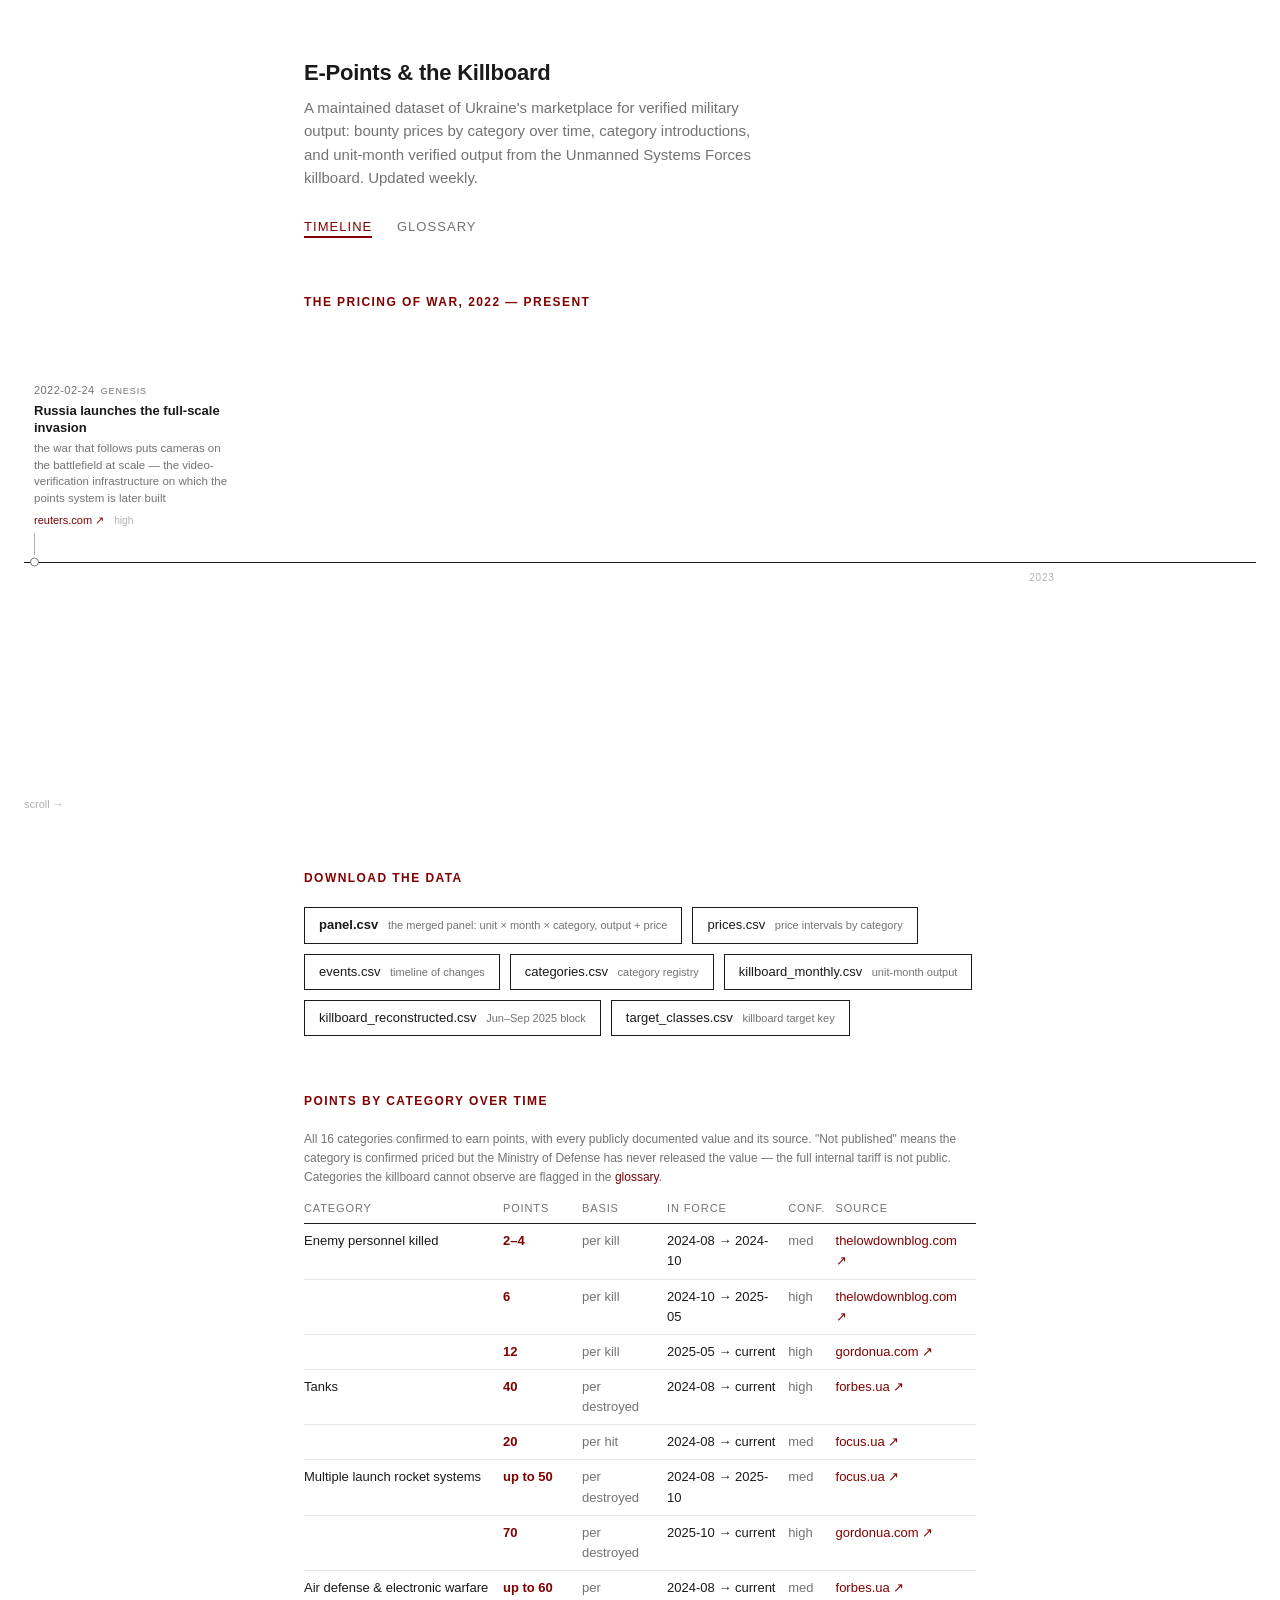
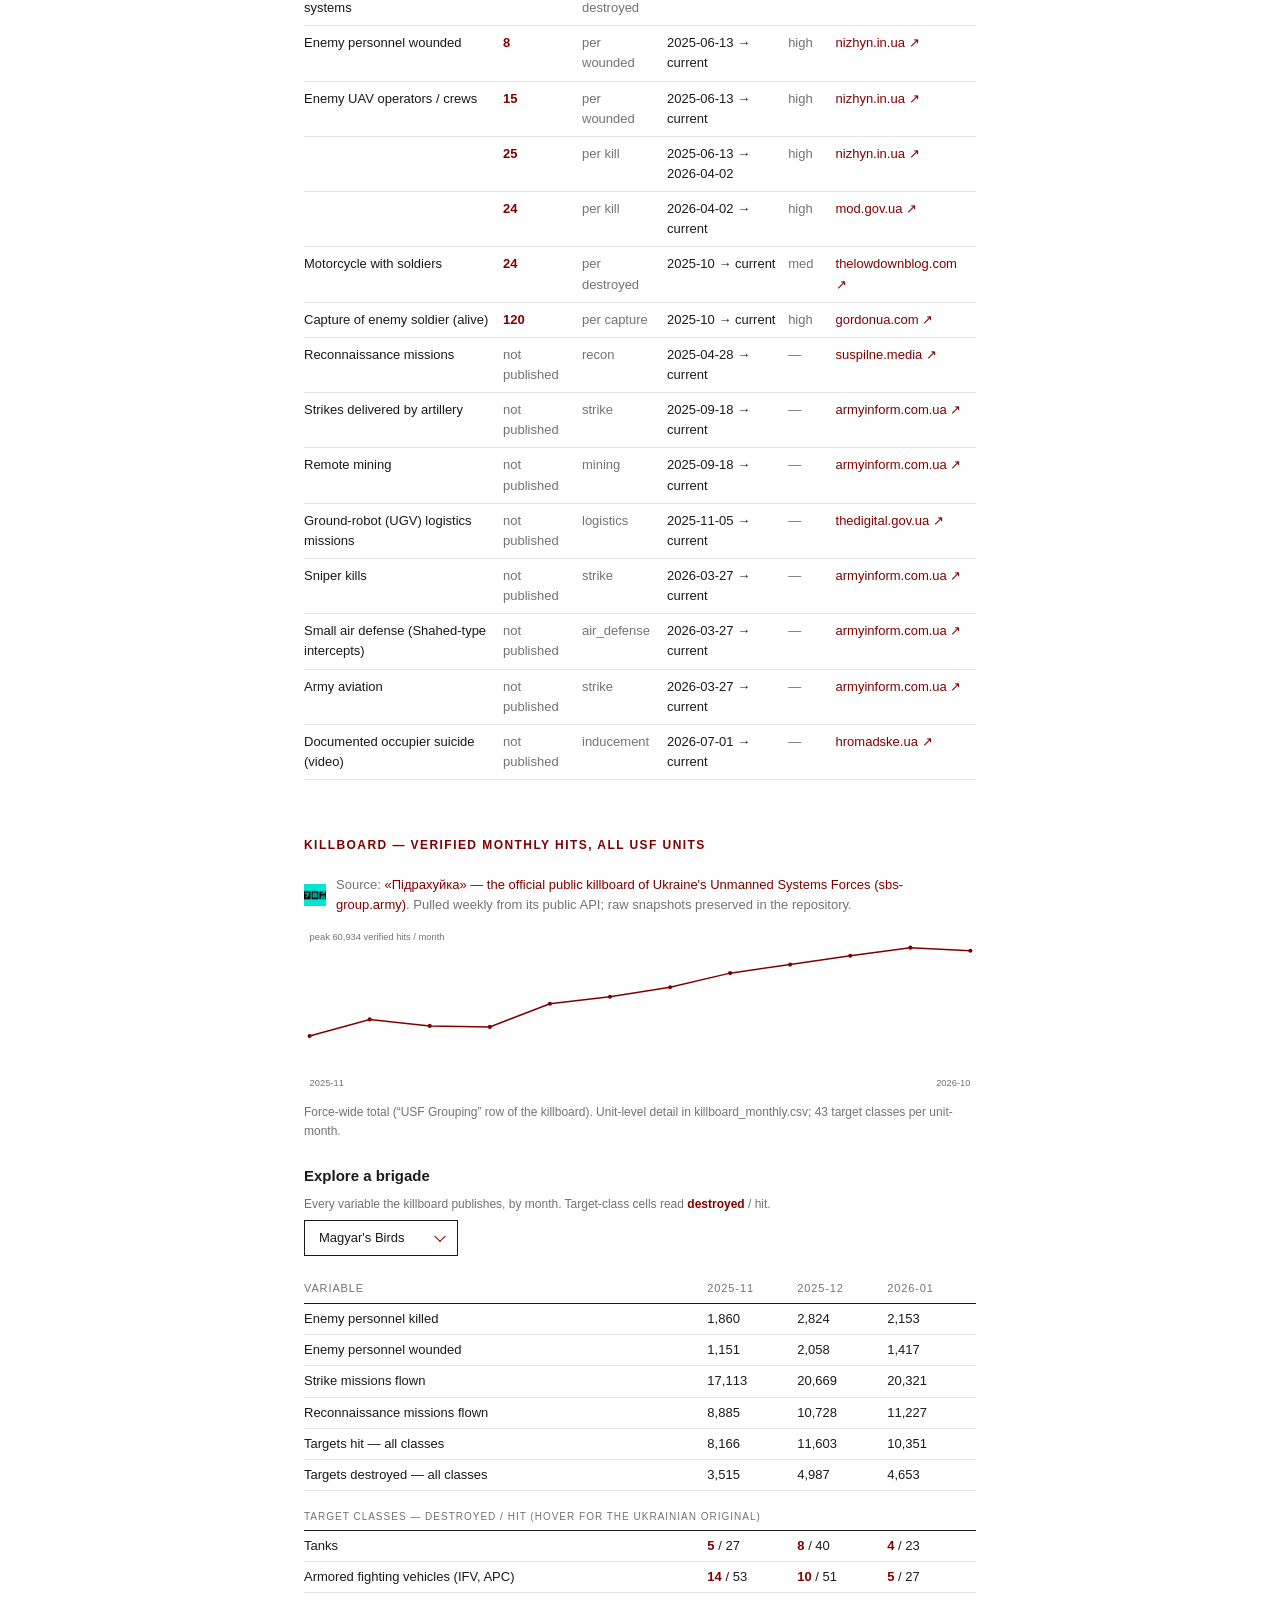
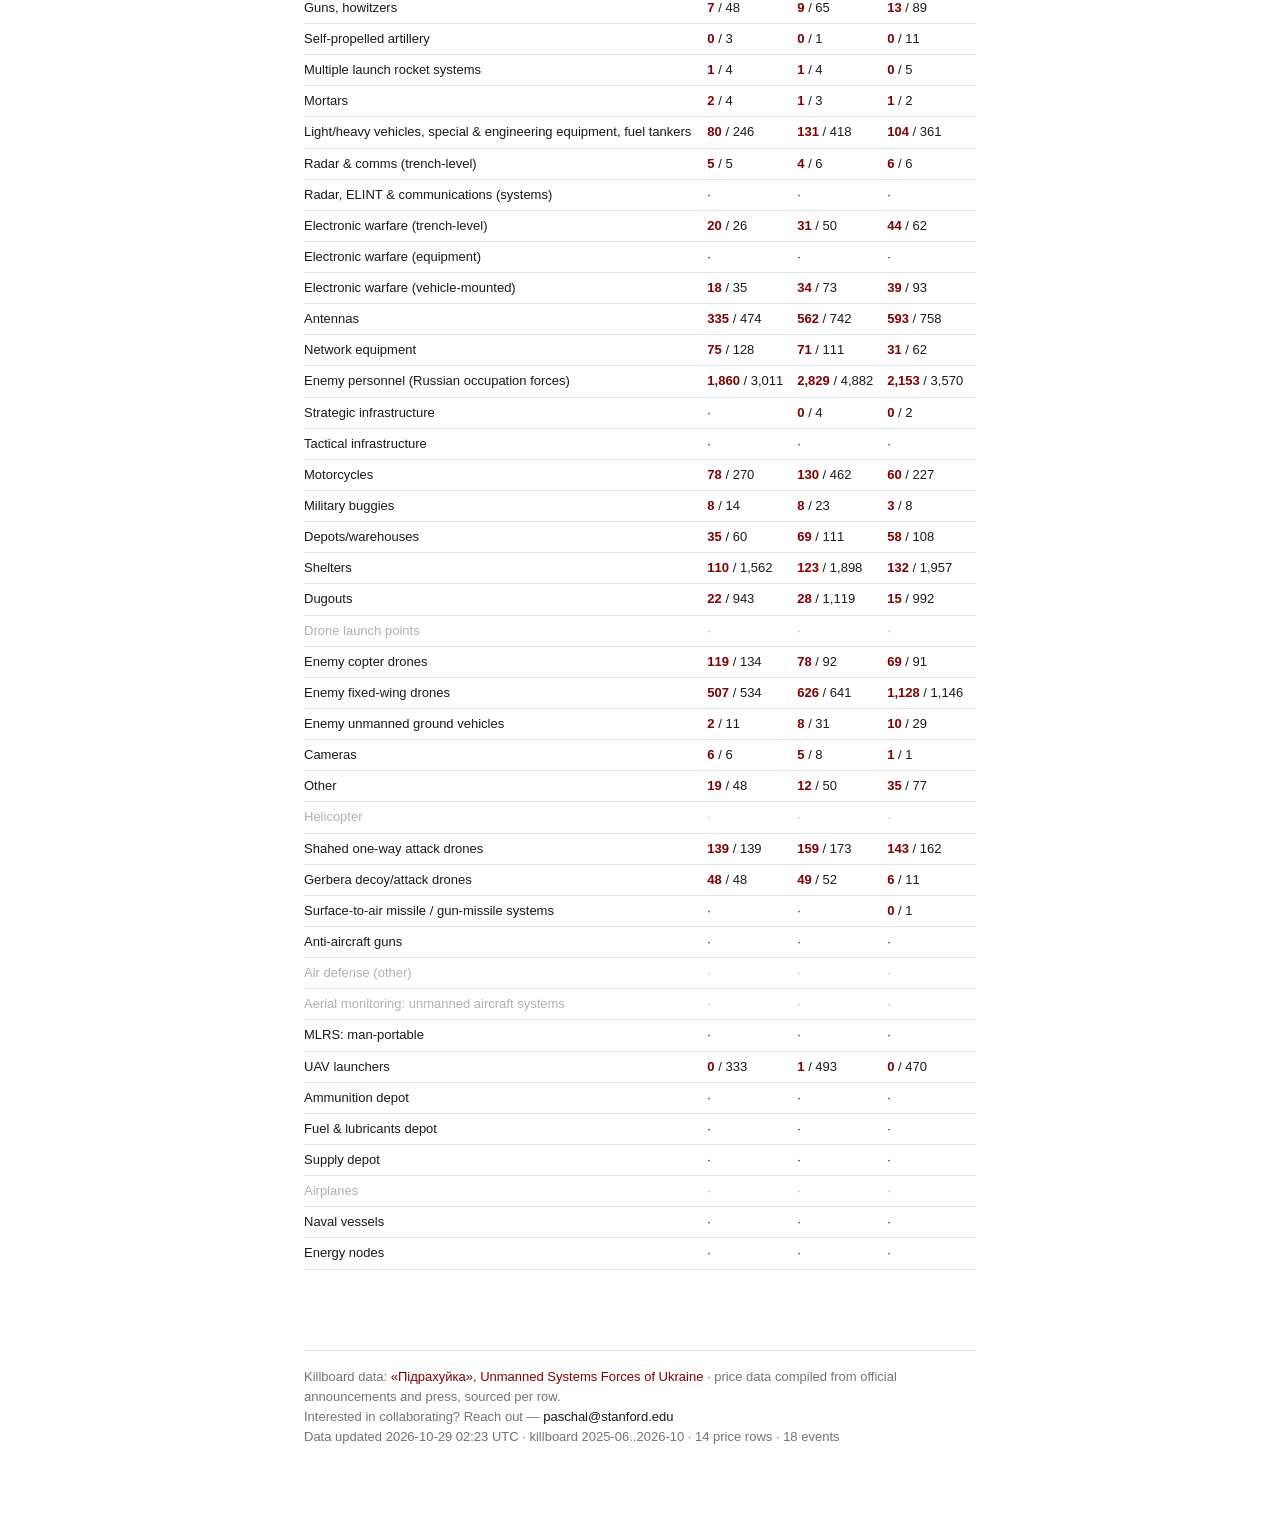
==== commit 3f8bdeaf: "Price table shows all 16 confirmed categories incl. unpublished values; categories require sources C" ====
--- a/index.html
+++ b/index.html
@@ -43,8 +43,11 @@
 
 <section id="prices">
   <h2>Points by category over time</h2>
-  <p class="small muted">Every value sourced. Categories the killboard cannot observe
-  are flagged in the <a href="glossary.html">glossary</a>.</p>
+  <p class="small muted">All 16 categories confirmed to earn points, with every
+  publicly documented value and its source. "Not published" means the category is
+  confirmed priced but the Ministry of Defense has never released the value — the
+  full internal tariff is not public. Categories the killboard cannot observe are
+  flagged in the <a href="glossary.html">glossary</a>.</p>
   <div id="pricetable"></div>
 </section>
 
@@ -125,25 +128,39 @@
         <span class="conf">${esc(e.confidence)}</span>
       </div>`).join("") + "</div>";
 
-  /* ---- price table ---- */
-  const nameOf = Object.fromEntries(cats.map(c => [c.category_id, c.name_en]));
+  /* ---- price table: EVERY confirmed category, published value or not ---- */
   const byCat = {};
   prices.forEach(p => (byCat[p.category_id] ??= []).push(p));
   const fmtPts = p => p.points && p.points_max && p.points !== p.points_max
       ? `${p.points}–${p.points_max}` : p.points ? p.points : `up to ${p.points_max}`;
+  const catOrder = [...cats].sort((a, b) =>
+    (byCat[b.category_id] ? 1 : 0) - (byCat[a.category_id] ? 1 : 0) ||
+    a.priced_since.localeCompare(b.priced_since));
   document.getElementById("pricetable").innerHTML = `
     <table><thead><tr><th>Category</th><th>Points</th><th>Basis</th>
     <th>In force</th><th>Conf.</th><th>Source</th></tr></thead><tbody>` +
-    Object.entries(byCat).map(([cid, rows]) =>
-      rows.sort((a, b) => a.valid_from.localeCompare(b.valid_from)).map((p, i) => `
+    catOrder.map(c => {
+      const rows = (byCat[c.category_id] || [])
+        .sort((a, b) => a.valid_from.localeCompare(b.valid_from));
+      if (!rows.length) return `
       <tr>
-        <td>${i === 0 ? esc(nameOf[cid] || cid) : ""}</td>
+        <td>${esc(c.name_en)}</td>
+        <td class="muted">not published</td>
+        <td class="muted">${esc(c.task_family)}</td>
+        <td class="num">${esc(c.priced_since)} → current</td>
+        <td class="muted">—</td>
+        <td><a href="${esc(c.source)}" target="_blank" rel="noopener">${host(c.source)} ↗</a></td>
+      </tr>`;
+      return rows.map((p, i) => `
+      <tr>
+        <td>${i === 0 ? esc(c.name_en) : ""}</td>
         <td class="num pts">${esc(fmtPts(p))}</td>
         <td class="muted">${esc(p.basis.replace(/_/g, " "))}</td>
         <td class="num">${esc(p.valid_from)} → ${esc(p.valid_to || "current")}</td>
         <td class="muted">${esc(p.confidence)}</td>
         <td><a href="${esc(p.source)}" target="_blank" rel="noopener">${host(p.source)} ↗</a></td>
-      </tr>`).join("")).join("") + "</tbody></table>";
+      </tr>`).join("");
+    }).join("") + "</tbody></table>";
 
   /* ---- killboard chart: USF grouping total hits per month ---- */
   const grp = kb.filter(r => r.unit === "USF Grouping" && r.month)
--- a/style.css
+++ b/style.css
@@ -105,11 +105,21 @@
 .chart svg { width: 100%; height: auto; display: block; }
 .chartnote { font-size: 12px; color: var(--gray); margin-top: 6px; }
 
+.kbpick { position: relative; display: inline-block; margin-top: 6px; }
 .kbpick select {
+  appearance: none; -webkit-appearance: none; -moz-appearance: none;
   font: inherit; font-size: 13px; color: var(--ink);
   border: 1px solid var(--ink); border-radius: 0; background: #fff;
-  padding: 6px 10px; margin-top: 4px;
+  padding: 7px 36px 7px 14px; cursor: pointer;
 }
+.kbpick::after {
+  content: ""; position: absolute; right: 14px; top: 50%;
+  width: 7px; height: 7px; pointer-events: none;
+  border-right: 1.5px solid var(--accent); border-bottom: 1.5px solid var(--accent);
+  transform: translateY(-70%) rotate(45deg);
+}
+.kbpick select:hover { background: var(--ink); color: #fff; }
+.kbpick select:focus { outline: 2px solid var(--accent); outline-offset: 1px; }
 .kbdetail { overflow-x: auto; margin-top: 10px; }
 .kbdetail table { width: max-content; min-width: 100%; }
 .kbdetail th:first-child, .kbdetail td:first-child {
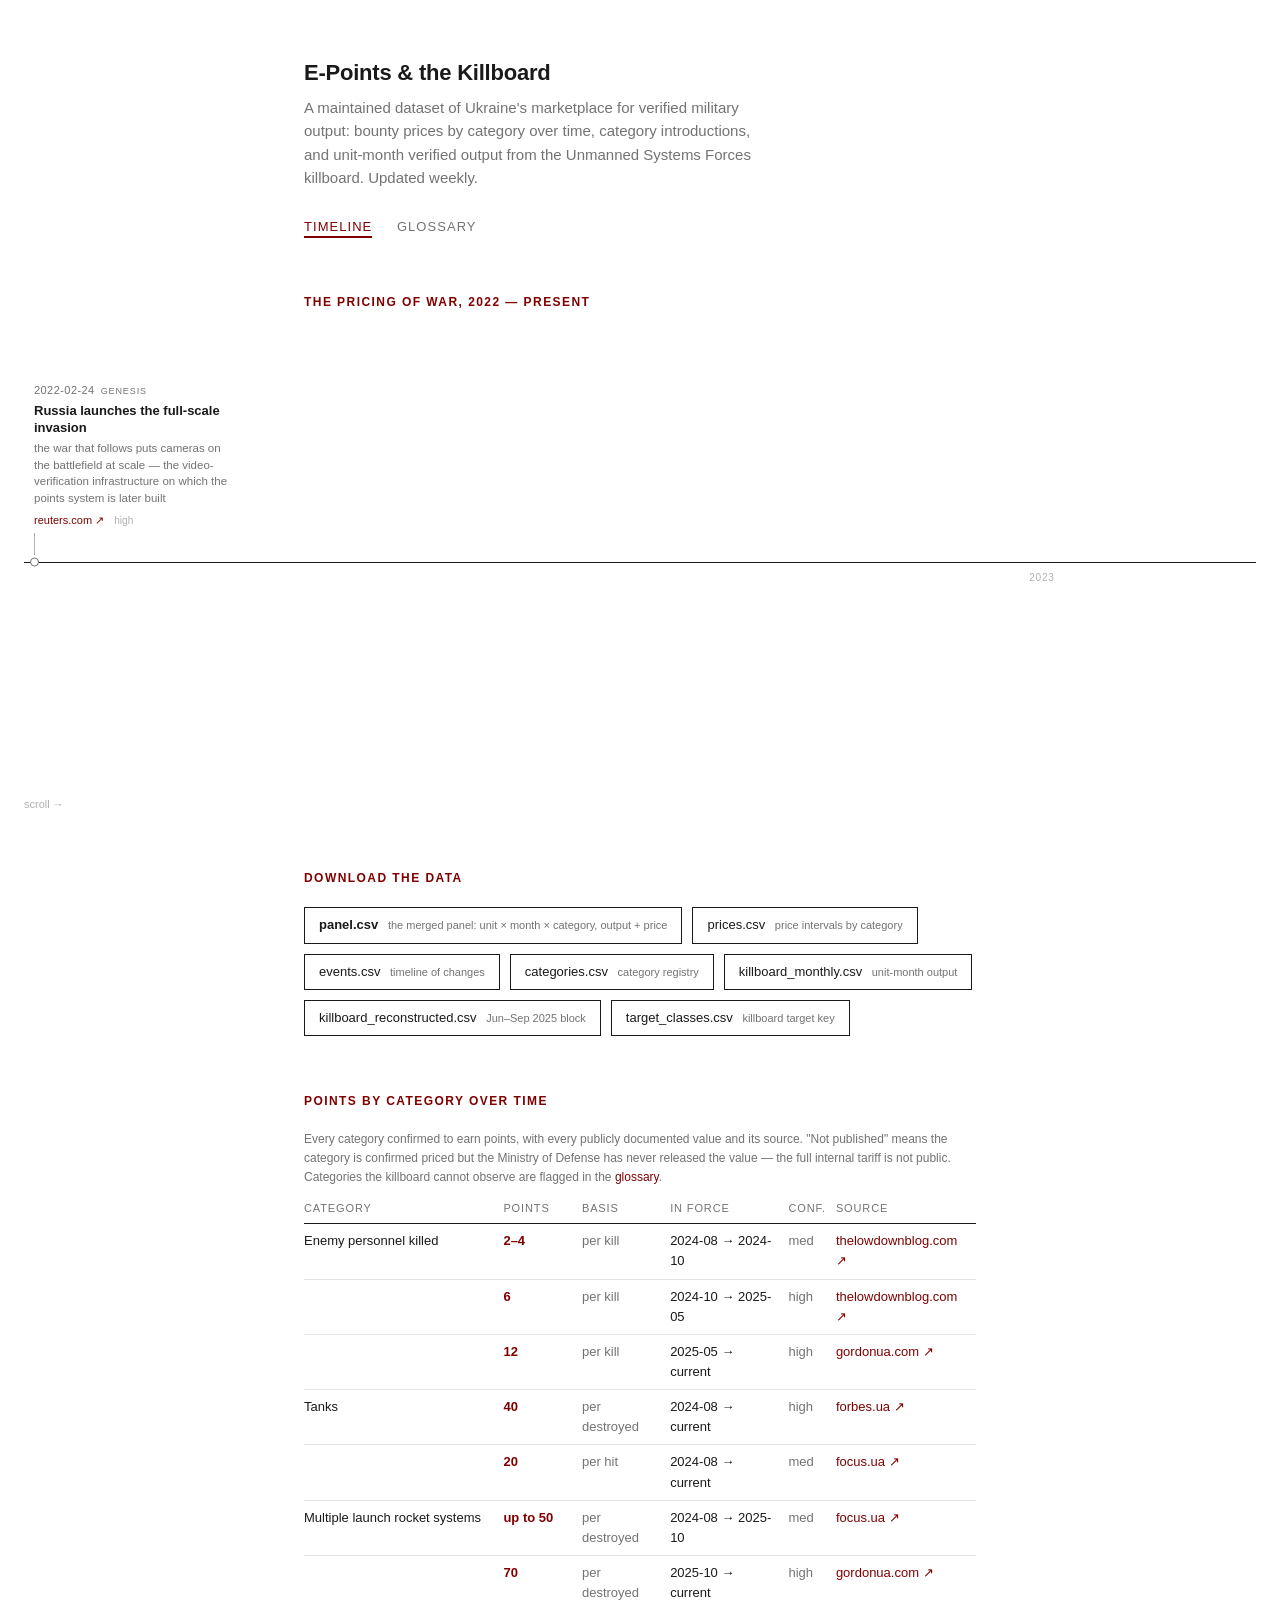
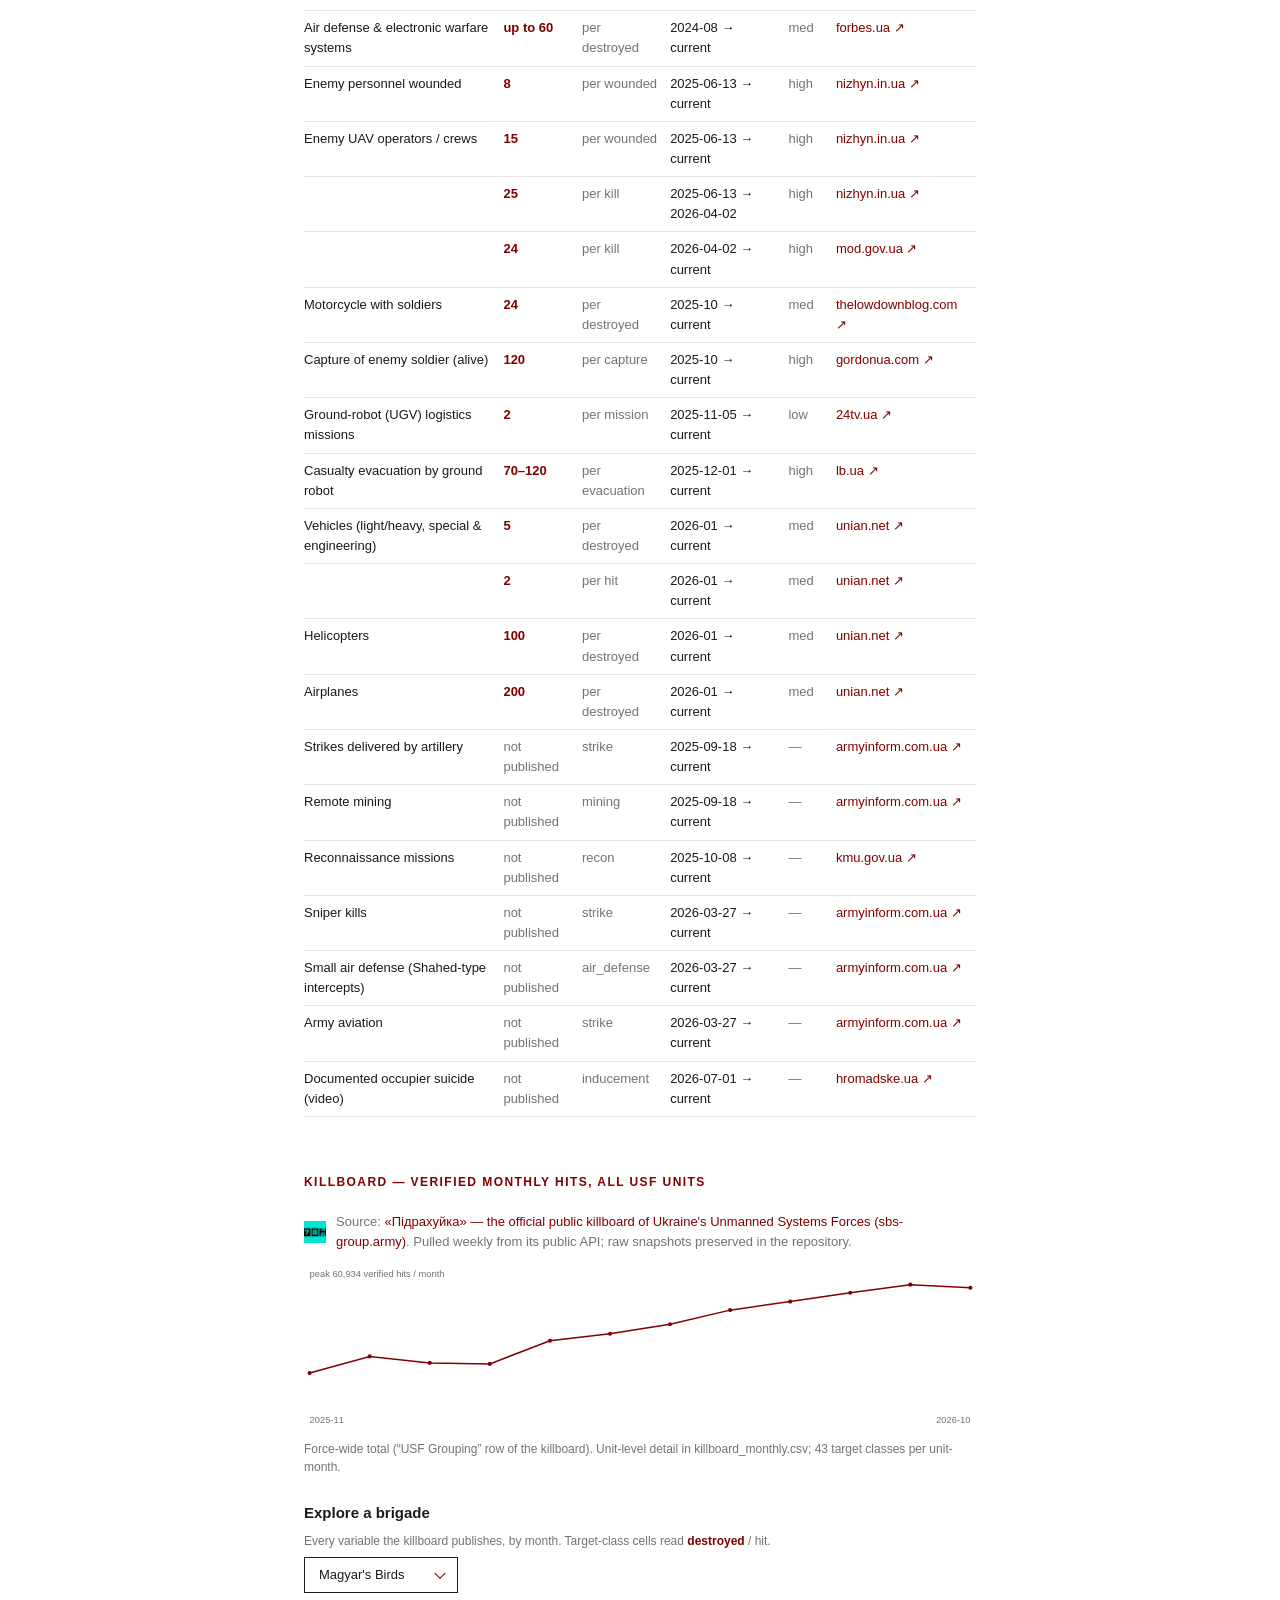
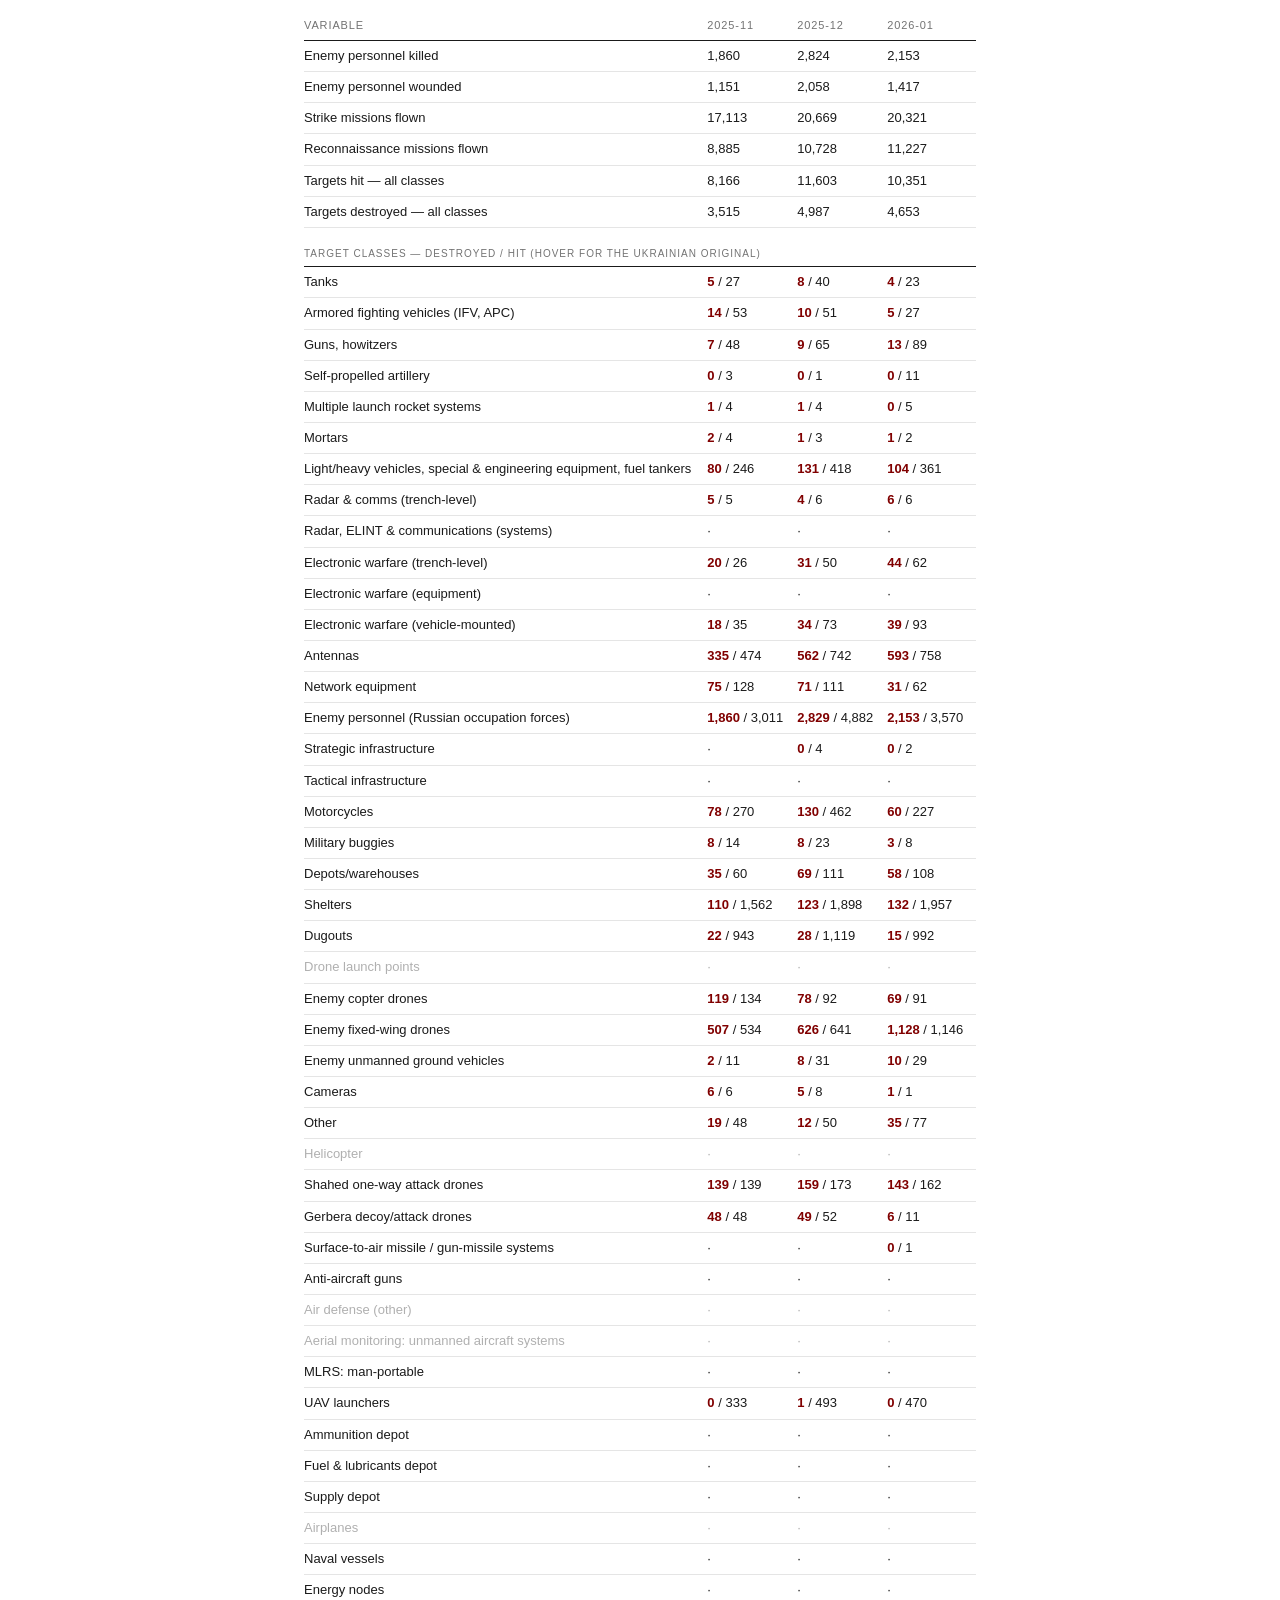
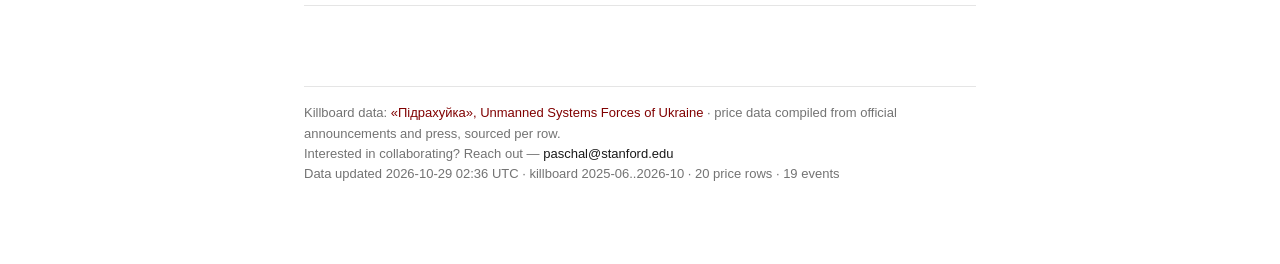
==== commit 34378d41: "Targeted research pass: UGV evacuation tariff (70-120, official), soldier-reported values (helicopte" ====
--- a/index.html
+++ b/index.html
@@ -43,11 +43,11 @@
 
 <section id="prices">
   <h2>Points by category over time</h2>
-  <p class="small muted">All 16 categories confirmed to earn points, with every
-  publicly documented value and its source. "Not published" means the category is
-  confirmed priced but the Ministry of Defense has never released the value — the
-  full internal tariff is not public. Categories the killboard cannot observe are
-  flagged in the <a href="glossary.html">glossary</a>.</p>
+  <p class="small muted">Every category confirmed to earn points, with every publicly
+  documented value and its source. "Not published" means the category is confirmed
+  priced but the Ministry of Defense has never released the value — the full internal
+  tariff is not public. Categories the killboard cannot observe are flagged in the
+  <a href="glossary.html">glossary</a>.</p>
   <div id="pricetable"></div>
 </section>
 
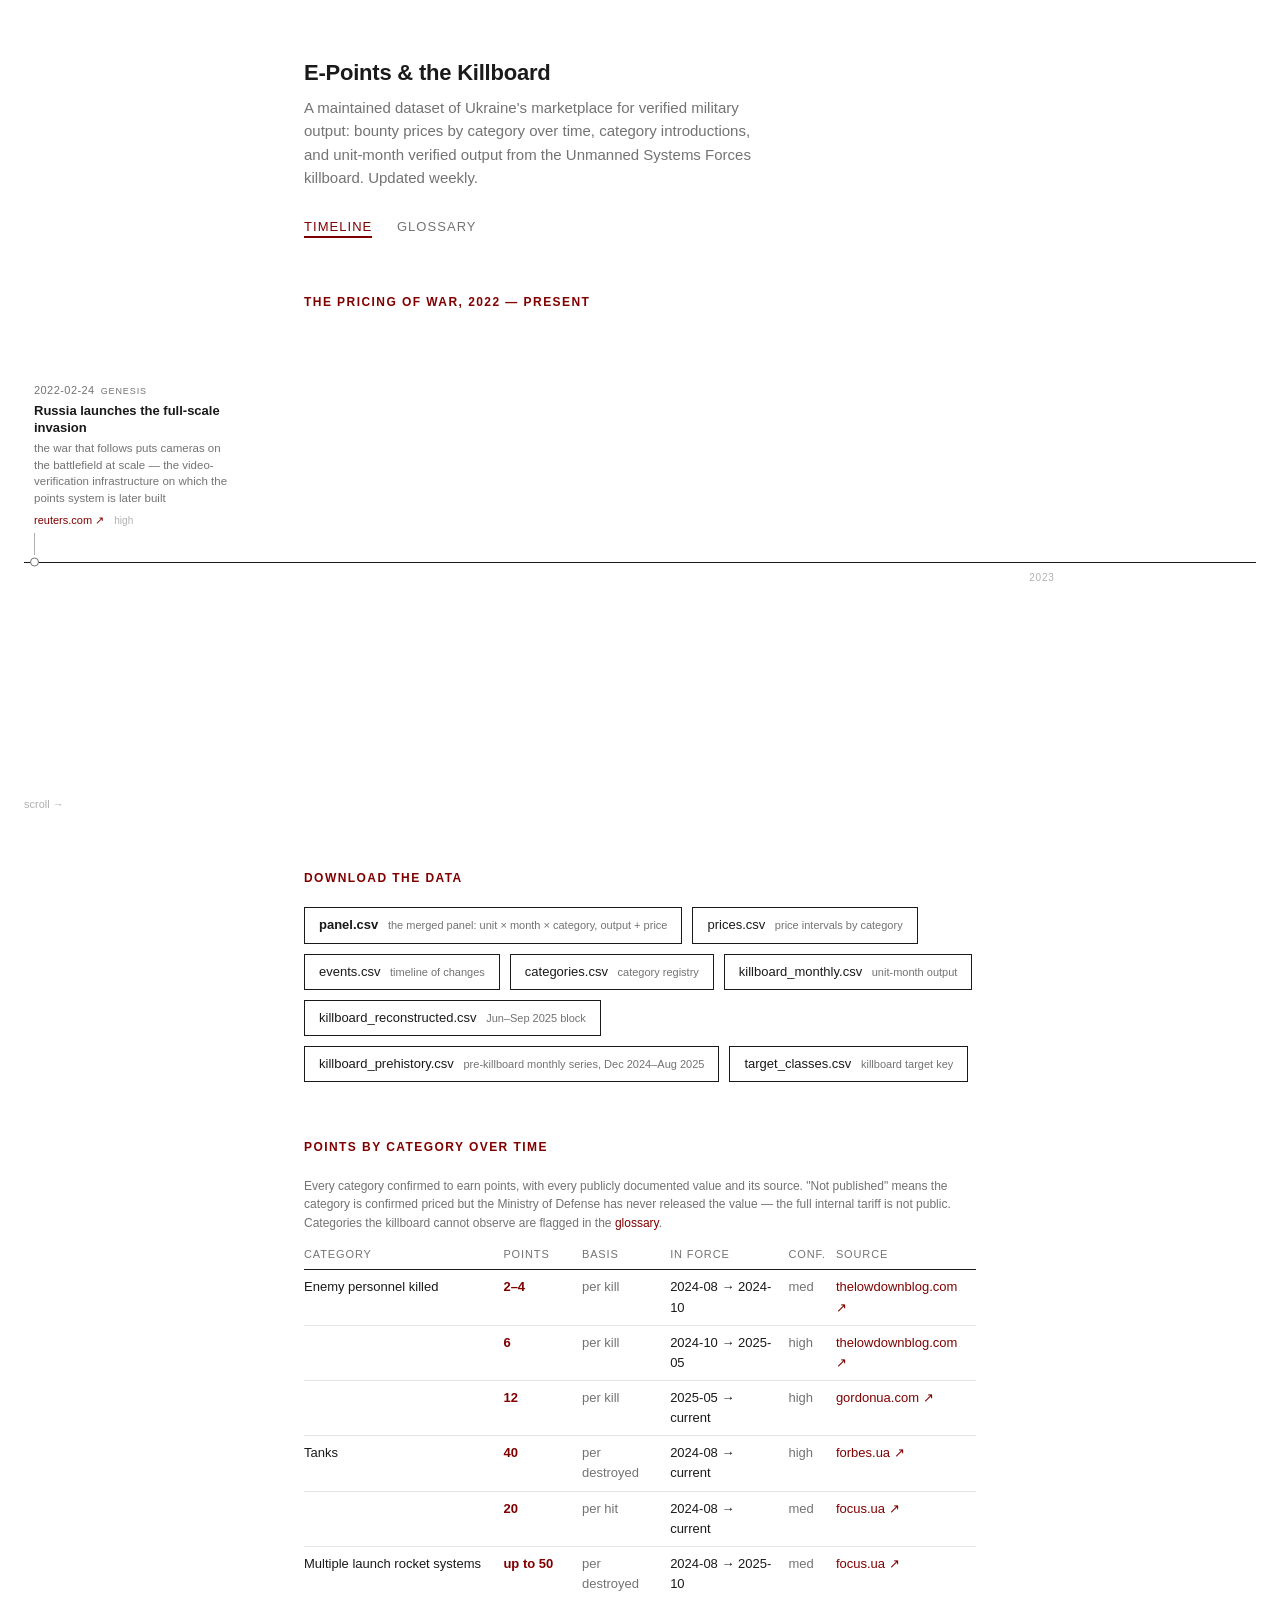
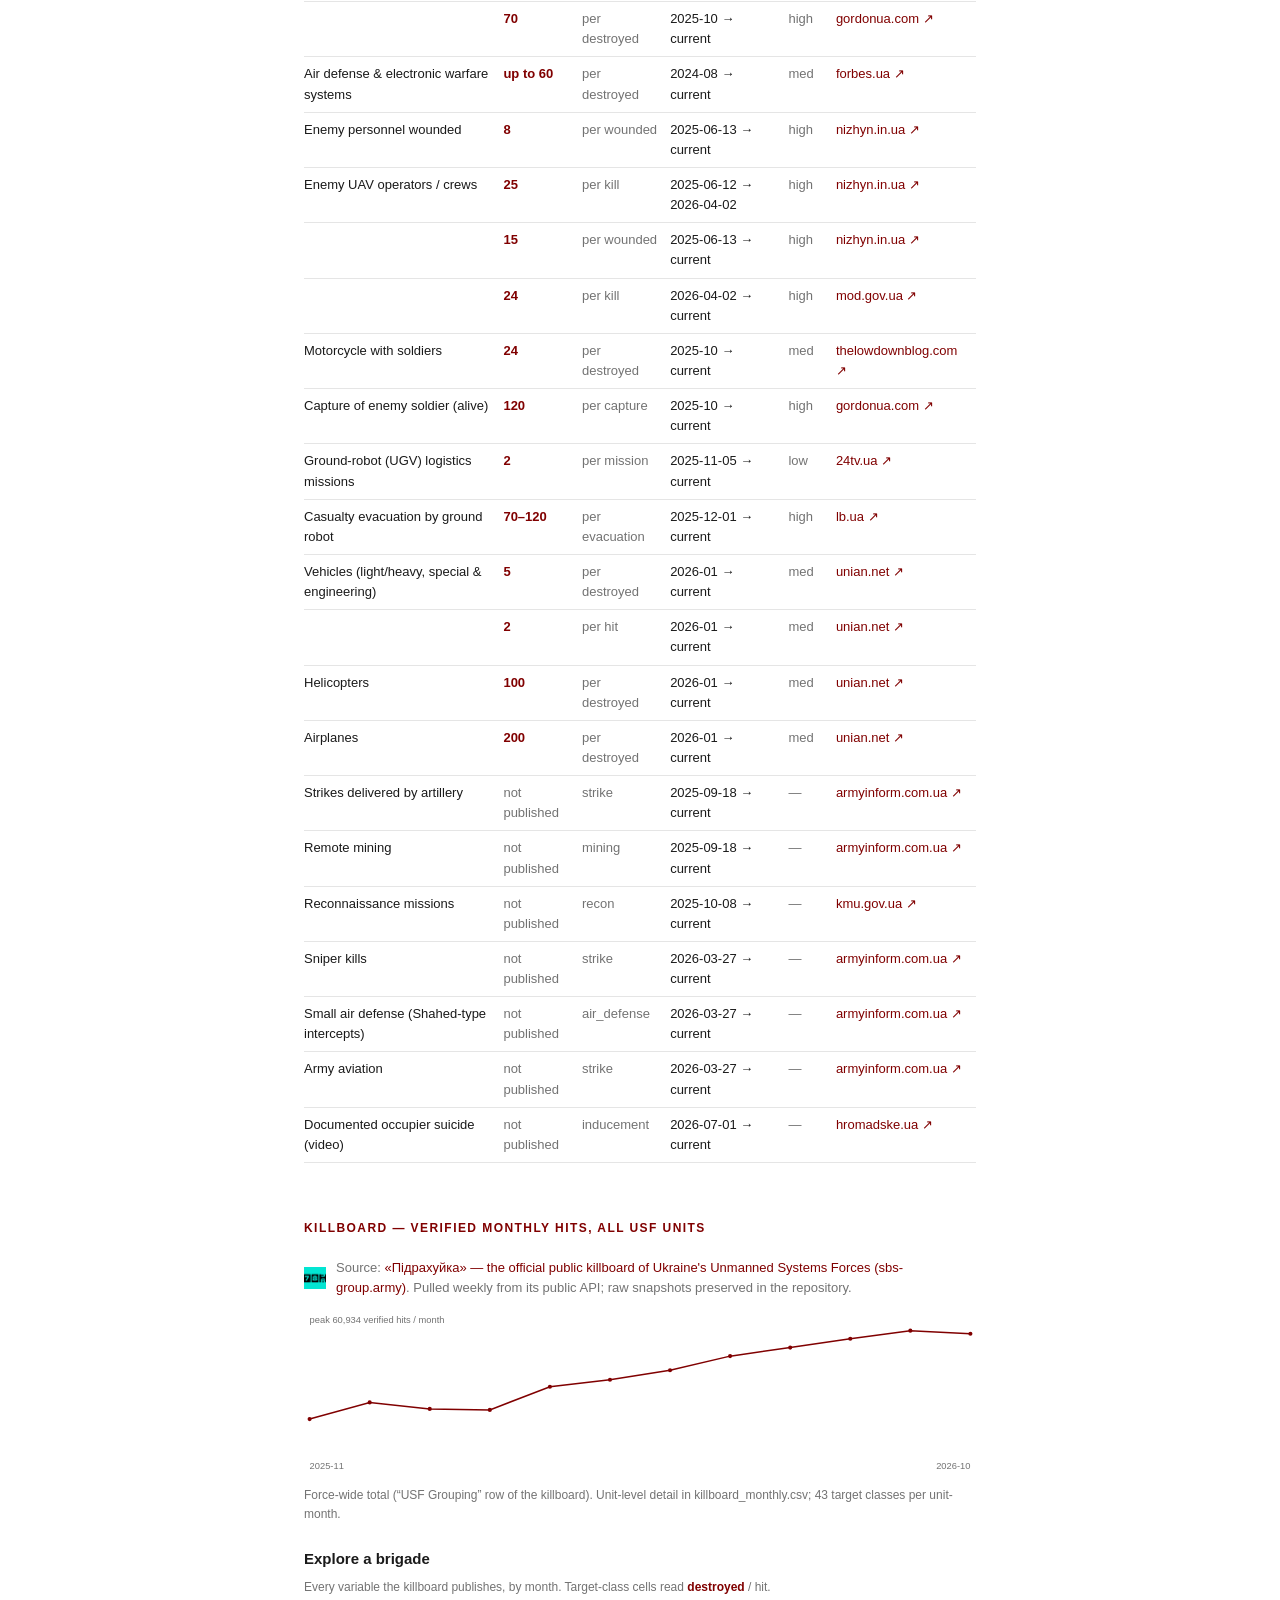
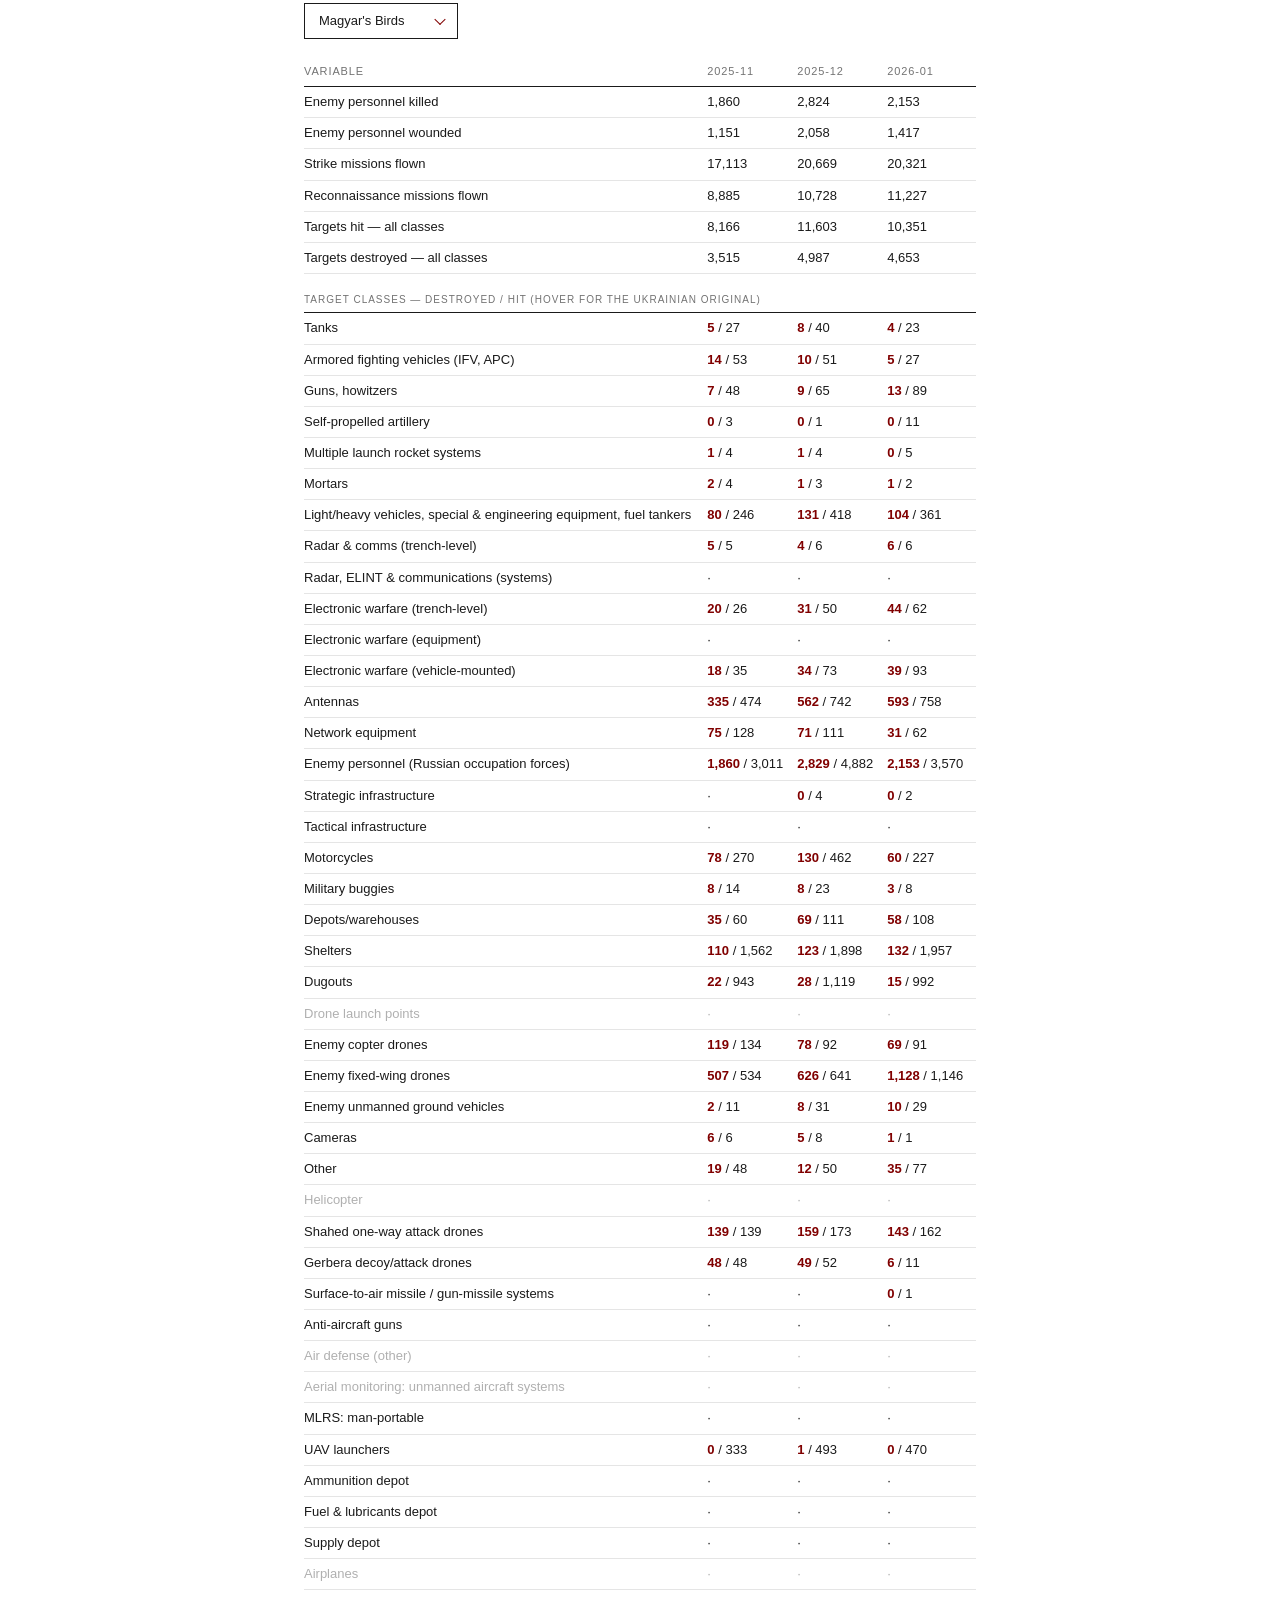
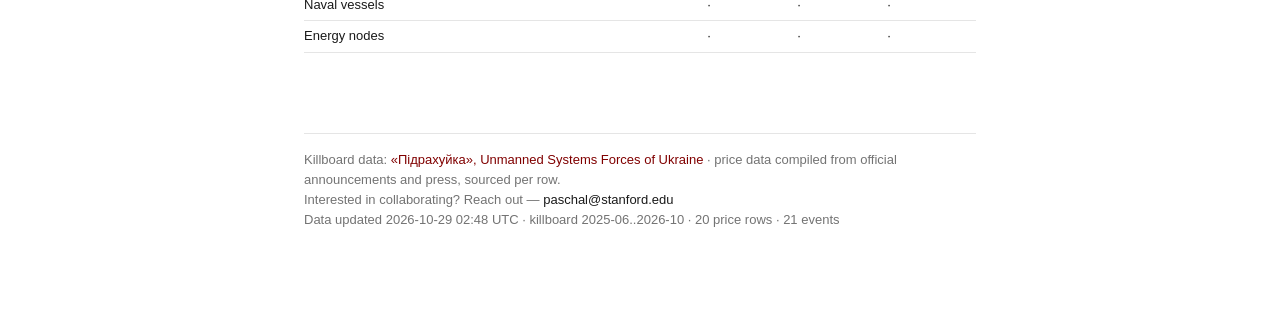
==== commit b09be834: "killboard_prehistory.csv: pre-killboard monthly series from Brovdi's Telegram (Dec 2024 - Aug 2025) " ====
--- a/index.html
+++ b/index.html
@@ -37,6 +37,7 @@
     <a href="data/categories.csv" download>categories.csv <span>category registry</span></a>
     <a href="data/killboard_monthly.csv" download>killboard_monthly.csv <span>unit-month output</span></a>
     <a href="data/killboard_reconstructed.csv" download>killboard_reconstructed.csv <span>Jun–Sep 2025 block</span></a>
+    <a href="data/killboard_prehistory.csv" download>killboard_prehistory.csv <span>pre-killboard monthly series, Dec 2024–Aug 2025</span></a>
     <a href="data/target_classes.csv" download>target_classes.csv <span>killboard target key</span></a>
   </div>
 </section>
